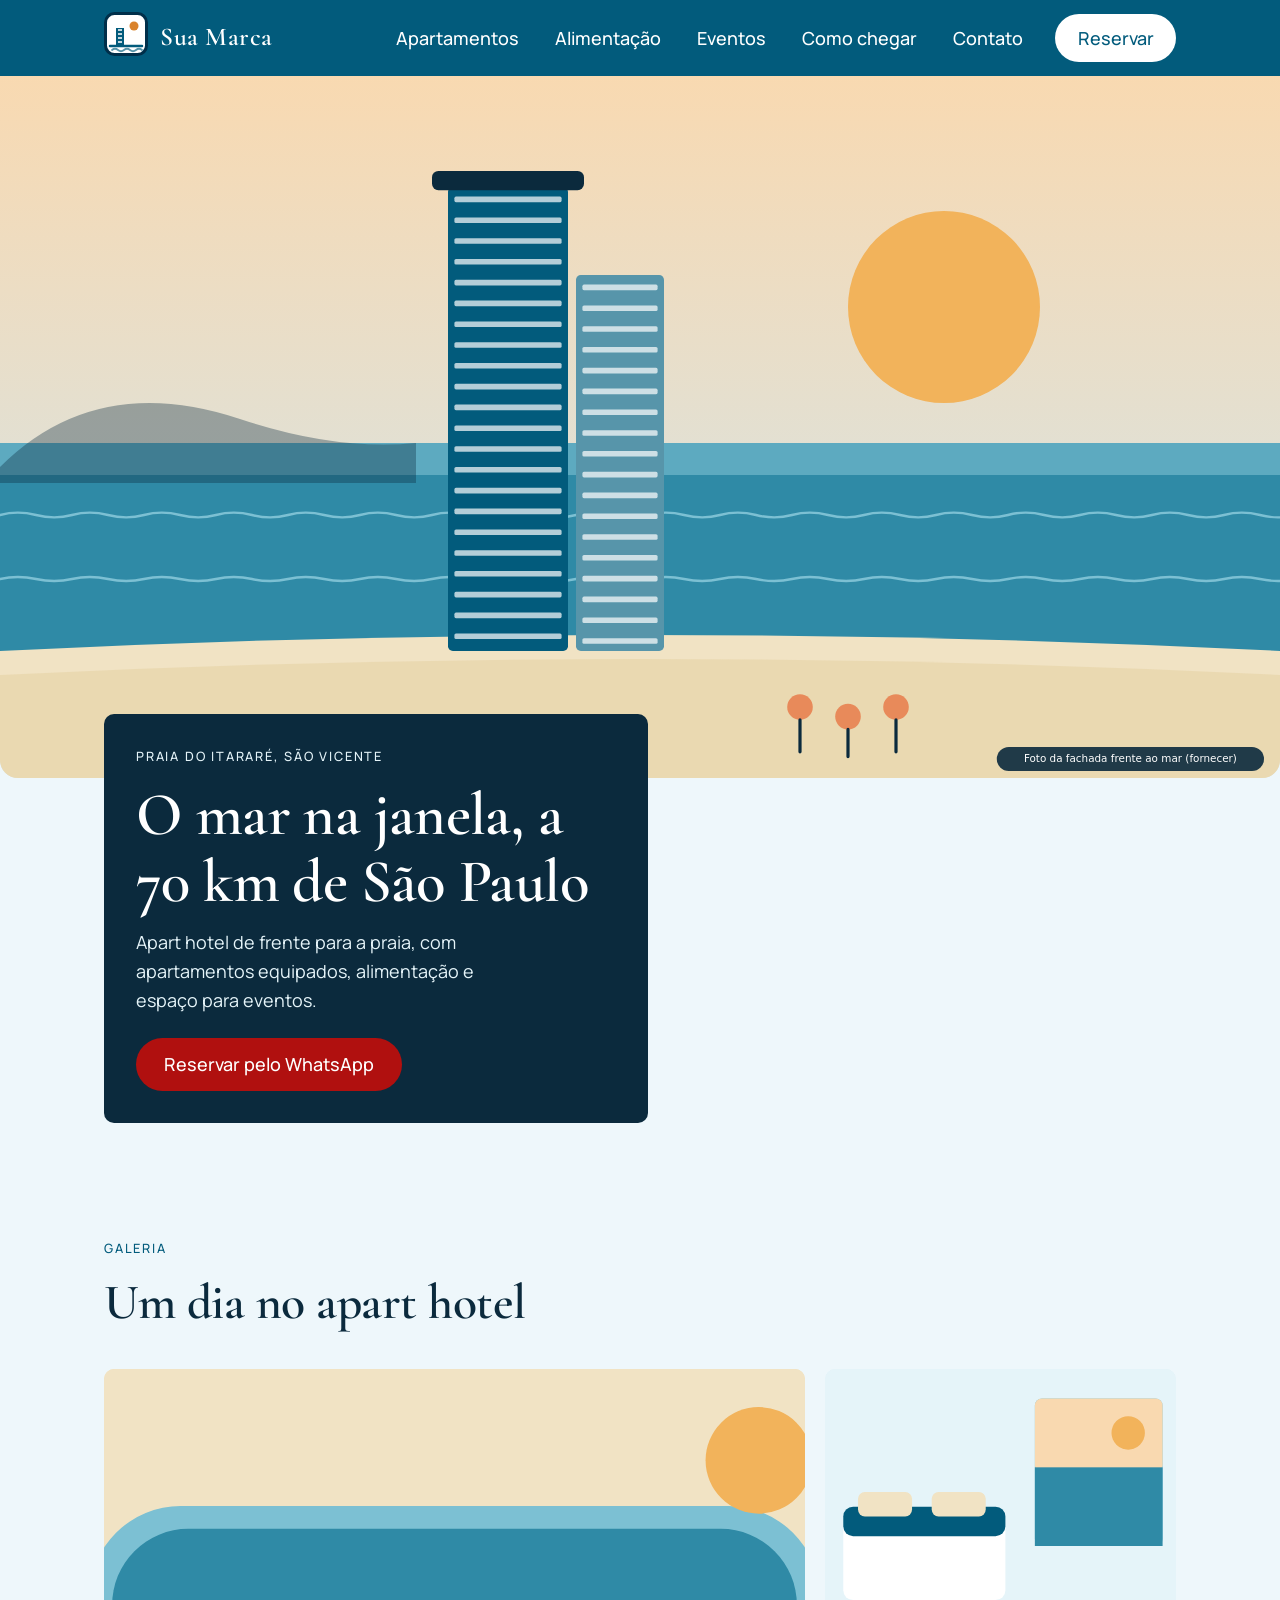
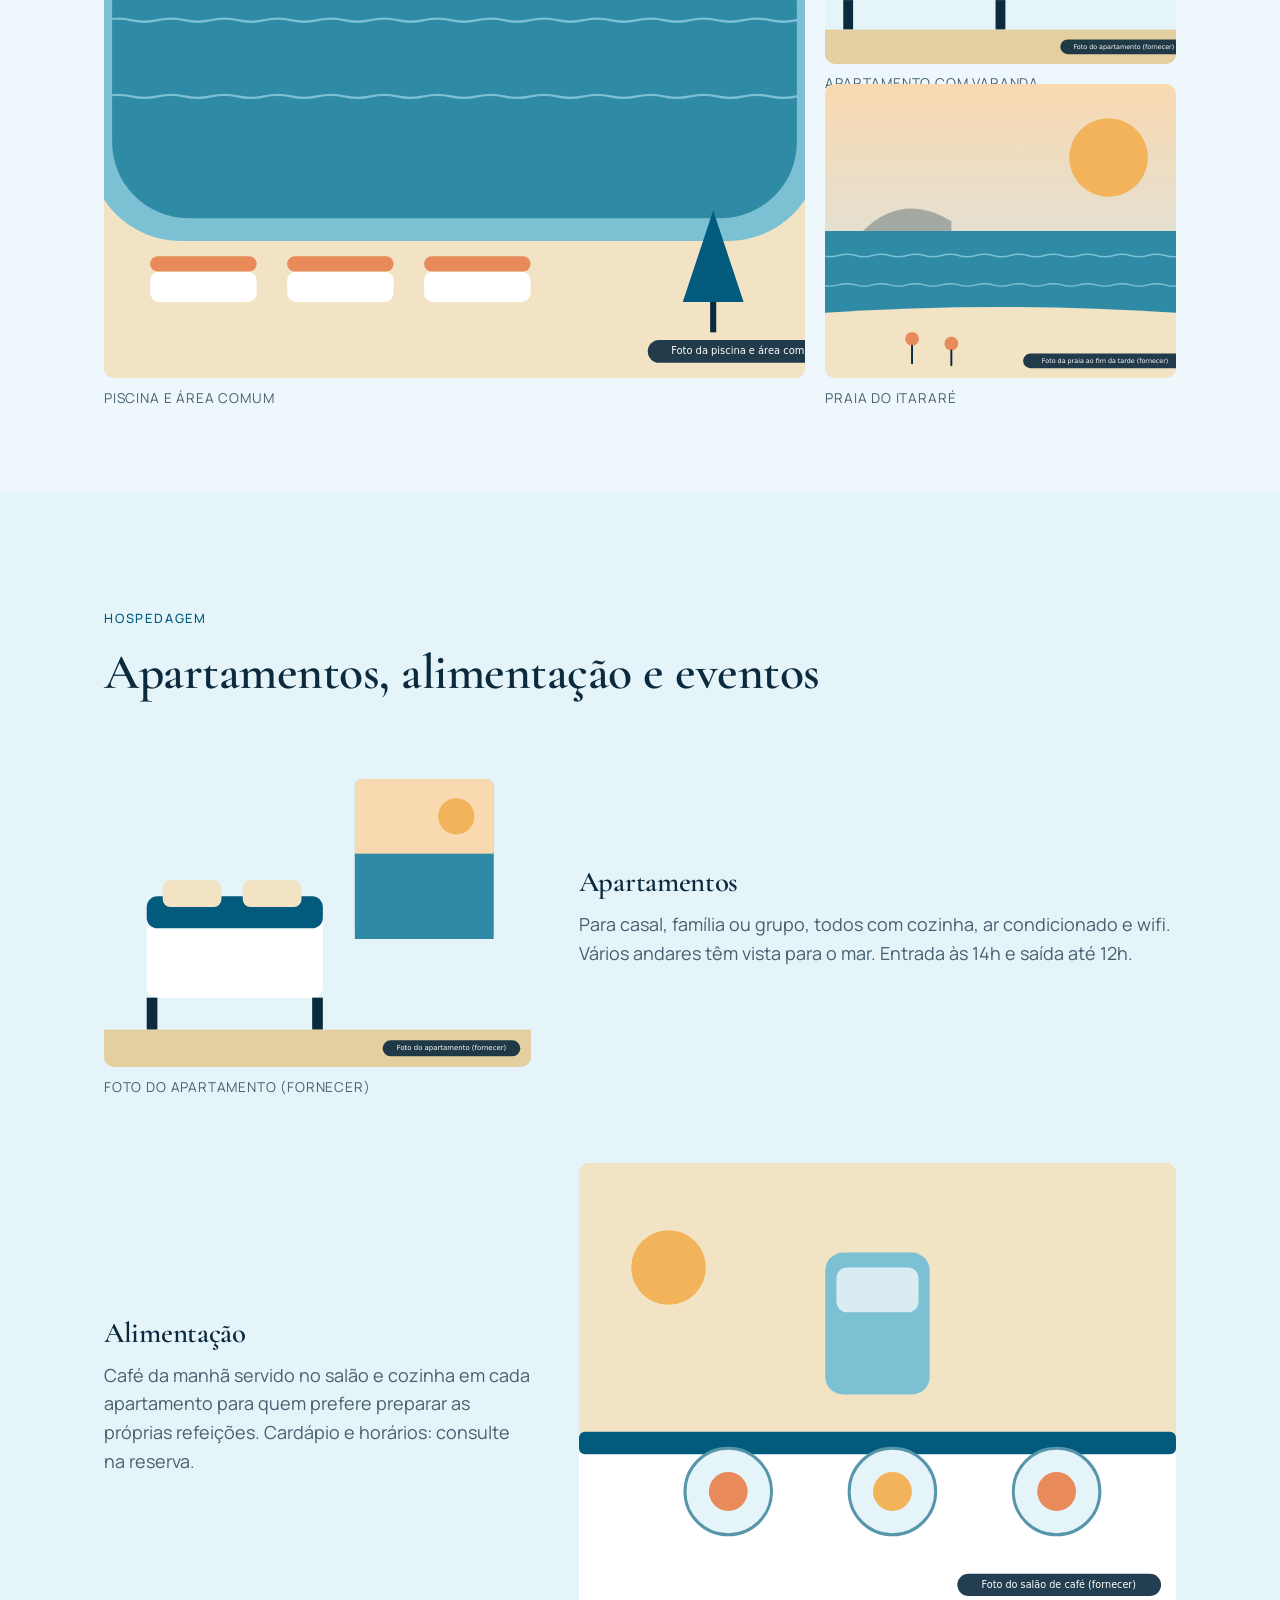
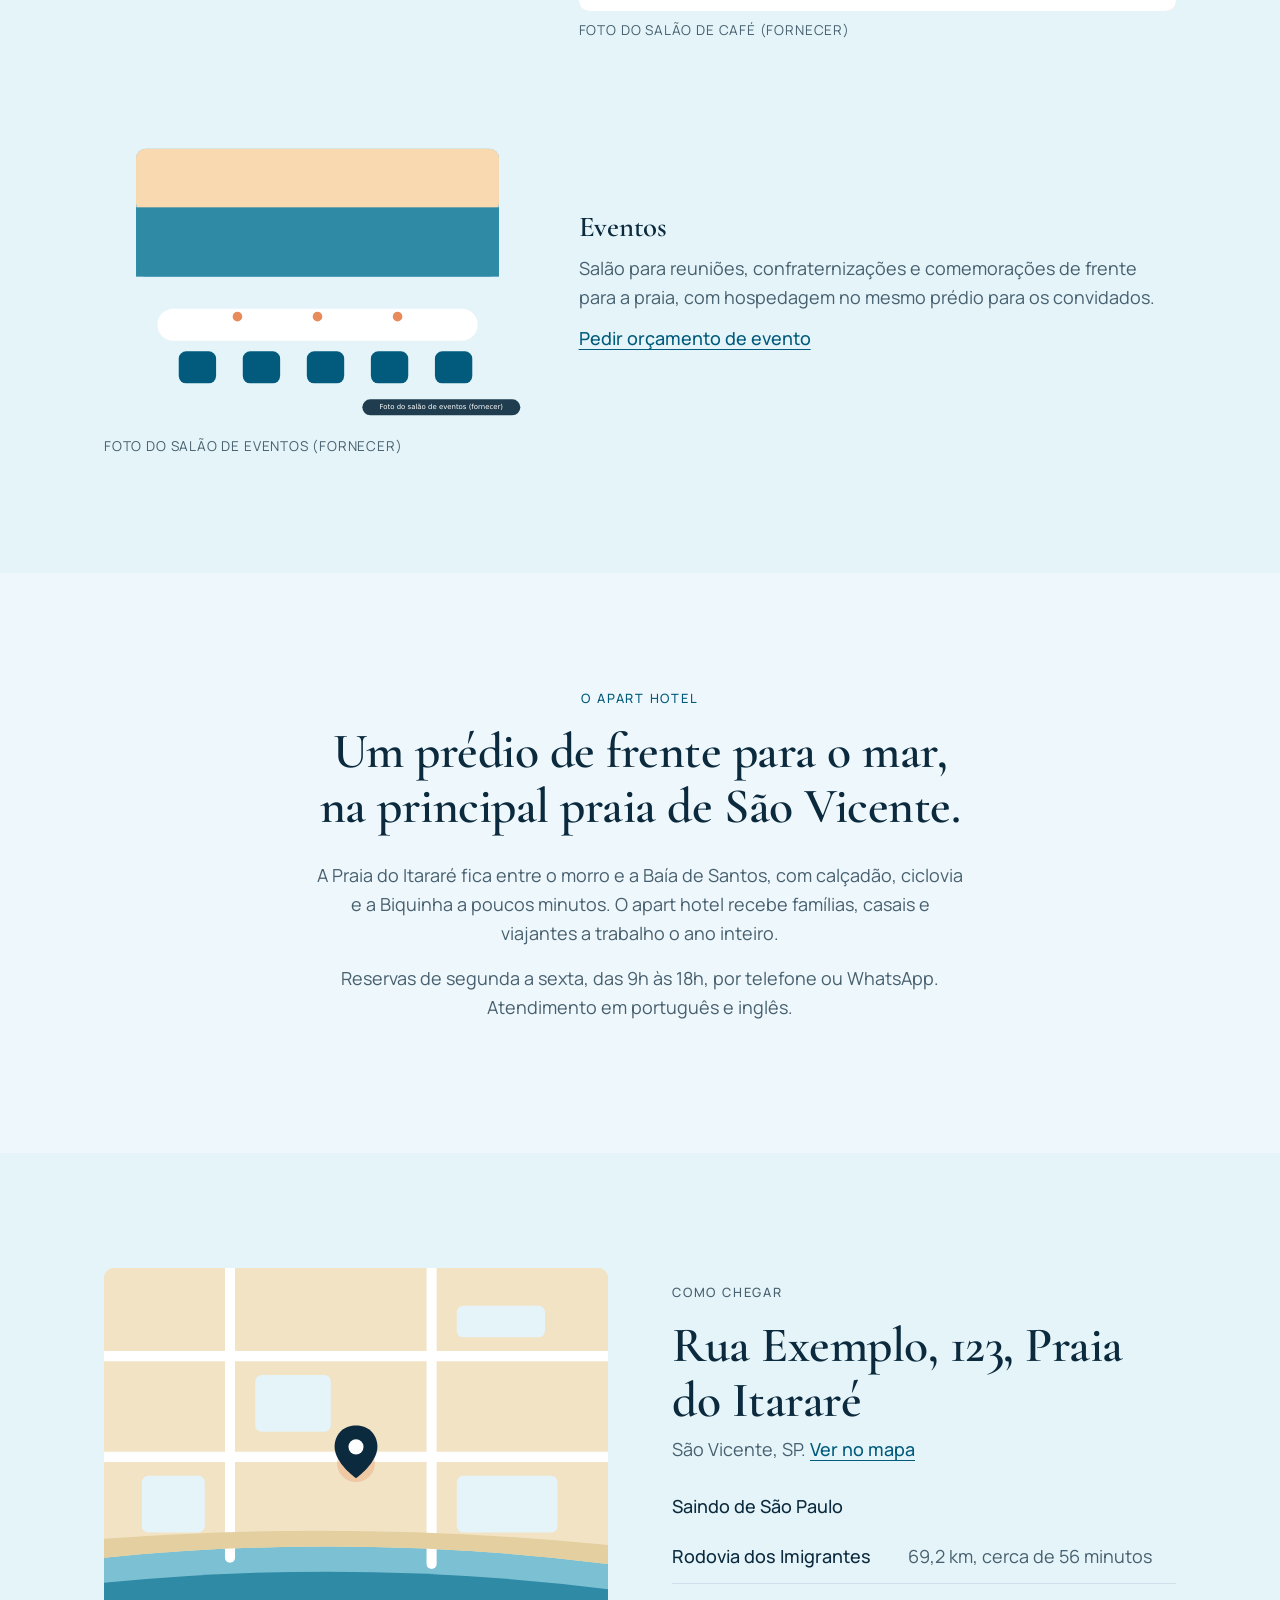
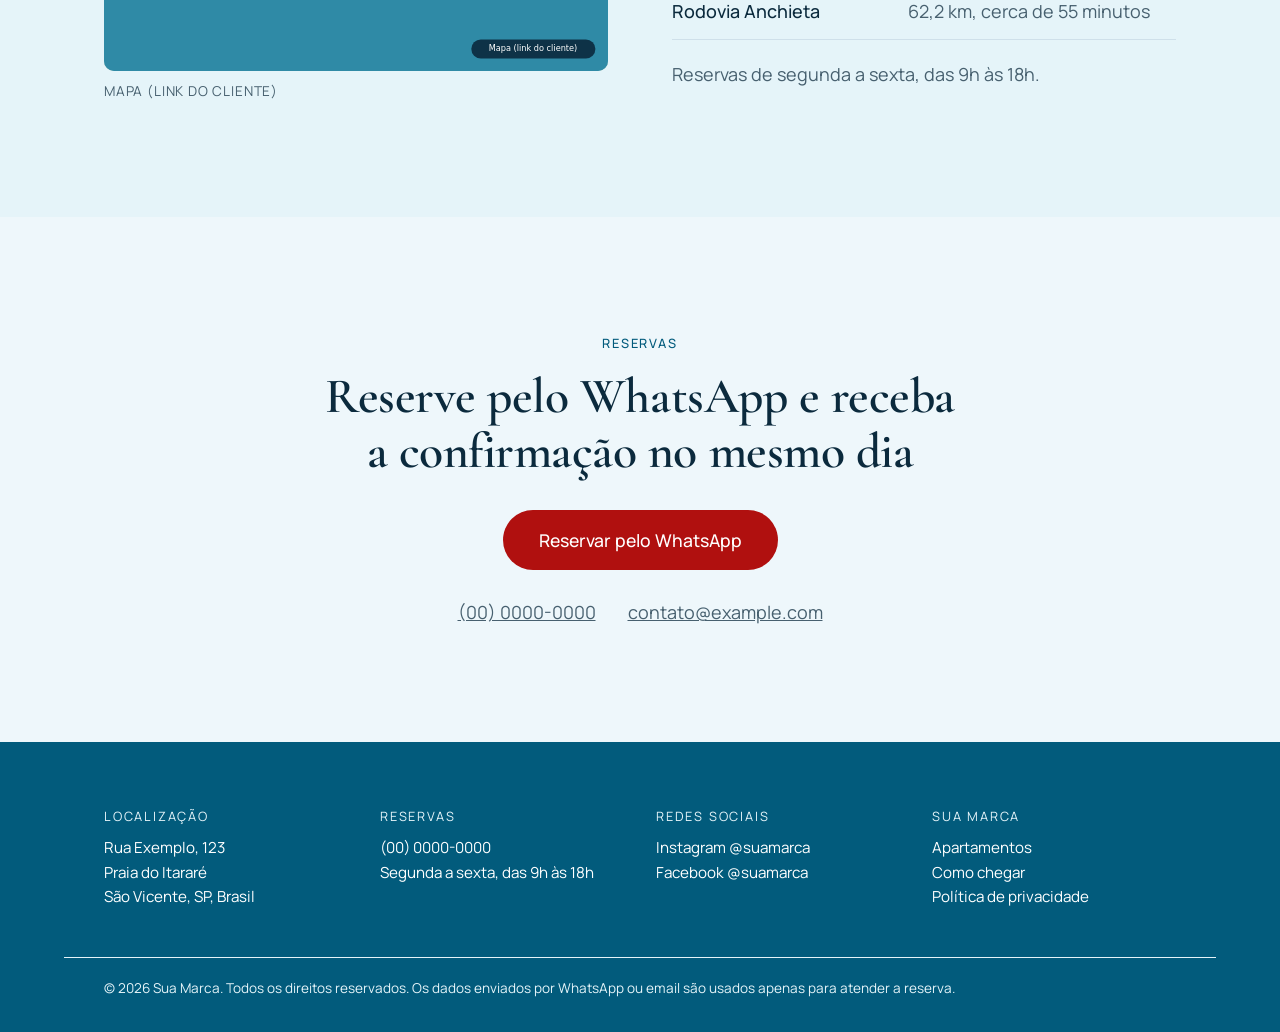
==== index.html @ eca20cda "Add files via upload" ====
<!doctype html>
<html lang="pt-BR">
<head>
  <meta charset="utf-8">
  <meta name="viewport" content="width=device-width, initial-scale=1">
  <title>Sua Marca: apart hotel na Praia do Itararé</title>
  <meta name="description" content="Apart hotel de frente para o mar na Praia do Itararé, São Vicente. Apartamentos com cozinha, alimentação e eventos, a 70 km de São Paulo. Reserve pelo WhatsApp.">
  <link rel="canonical" href="https://example.com/">
  <meta property="og:type" content="website">
  <meta property="og:site_name" content="Sua Marca">
  <meta property="og:title" content="Sua Marca: apart hotel na Praia do Itararé">
  <meta property="og:description" content="Apart hotel de frente para o mar na Praia do Itararé, São Vicente. Apartamentos com cozinha, alimentação e eventos, a 70 km de São Paulo. Reserve pelo WhatsApp.">
  <meta property="og:url" content="https://example.com/">
  <meta property="og:image" content="assets/og-image.svg">
  <meta name="twitter:card" content="summary_large_image">
  <meta name="theme-color" content="#025b7c">
  <link rel="icon" href="assets/favicon.svg" type="image/svg+xml">
  <link rel="preconnect" href="https://fonts.googleapis.com">
  <link rel="preconnect" href="https://fonts.gstatic.com" crossorigin>
  <link rel="stylesheet" href="https://fonts.googleapis.com/css2?family=Cormorant+Garamond:wght@500;600&family=Manrope:wght@400;500&display=swap">
  <link rel="stylesheet" href="css/style.css">
  <script type="application/ld+json">
  {
    "@context": "https://schema.org",
    "@type": "Hotel",
    "name": "Sua Marca",
    "description": "Apart hotel de frente para o mar na Praia do Itararé, São Vicente.",
    "url": "https://example.com/",
    "telephone": "+0000000000",
    "email": "contato@example.com",
    "address": {
      "@type": "PostalAddress",
      "streetAddress": "Rua Exemplo, 123",
      "addressLocality": "São Vicente",
      "addressRegion": "SP",
      "addressCountry": "BR"
    },
    "openingHours": ["Mo-Fr 09:00-18:00"],
    "sameAs": ["https://instagram.com/suamarca", "https://facebook.com/suamarca"]
  }
  </script>
</head>
<body>
  <a class="skip-link" href="#main">Pular para o conteúdo</a>

  <header class="topbar">
    <div class="wrap topbar__inner">
      <a class="brand" href="#top" aria-label="Sua Marca, página inicial">
        <span class="brand__mark" aria-hidden="true">
          <svg width="44" height="44" viewBox="0 0 44 44" focusable="false">
            <rect x="1.5" y="1.5" width="41" height="41" rx="9" fill="#ffffff" stroke="#002f4a" stroke-width="3"/>
            <circle cx="30" cy="14" r="4.5" fill="#d9822b"/>
            <path d="M12 34 V16 h8 v18 z" fill="#025b7c"/>
            <path d="M14 18 h4 M14 22 h4 M14 26 h4 M14 30 h4" stroke="#ffffff" stroke-width="1.4"/>
            <path d="M6 34 h32" stroke="#025b7c" stroke-width="2.5" stroke-linecap="round"/>
            <path d="M8 38 q3 -2.5 6 0 t6 0 t6 0 t6 0 t6 0" fill="none" stroke="#5795aa" stroke-width="1.8" stroke-linecap="round"/>
          </svg>
        </span>
        <span class="brand__name">Sua Marca</span>
      </a>
      <button class="nav-toggle" type="button" aria-expanded="false" aria-controls="nav"><svg width="22" height="22" viewBox="0 0 24 24" fill="none" stroke="currentColor" stroke-width="2" stroke-linecap="round" aria-hidden="true" focusable="false"><path d="M4 7h16M4 12h16M4 17h16"/></svg><span class="visually-hidden">Menu</span></button>
      <nav class="nav" id="nav" aria-label="Principal">
        <ul>
          <li><a href="#apartamentos">Apartamentos</a></li>
          <li><a href="#alimentacao">Alimentação</a></li>
          <li><a href="#eventos">Eventos</a></li>
          <li><a href="#como-chegar">Como chegar</a></li>
          <li><a href="#contato">Contato</a></li>
          <li><a class="btn" href="https://wa.me/0000000000">Reservar</a></li>
        </ul>
      </nav>
    </div>
  </header>

  <main id="main" tabindex="-1">

    <section class="hero" id="top" aria-labelledby="hero-title">
      <img class="hero__media" src="assets/placeholder-fachada.svg" alt="Foto da fachada do apart hotel vista da Praia do Itararé, com o mar em primeiro plano" width="1600" height="900">
      <div class="hero__panel">
        <p class="label label--light">Praia do Itararé, São Vicente</p>
        <h1 id="hero-title">O mar na janela, a 70 km de São Paulo</h1>
        <p>Apart hotel de frente para a praia, com apartamentos equipados, alimentação e espaço para eventos.</p>
        <a class="btn btn--reserve" href="https://wa.me/0000000000">Reservar pelo WhatsApp</a>
      </div>
    </section>

    <section class="gallery" id="galeria" aria-labelledby="galeria-title">
      <div class="wrap">
        <p class="label">Galeria</p>
        <h2 id="galeria-title">Um dia no apart hotel</h2>
        <div class="gallery__grid">
          <figure class="gallery__featured">
            <img src="assets/placeholder-piscina.svg" alt="Foto da piscina e da área comum com vista para o mar" width="1200" height="800" loading="lazy">
            <figcaption>Piscina e área comum</figcaption>
          </figure>
          <figure>
            <img src="assets/placeholder-apartamento.svg" alt="Foto de um apartamento com cama de casal, cozinha e varanda" width="800" height="600" loading="lazy">
            <figcaption>Apartamento com varanda</figcaption>
          </figure>
          <figure>
            <img src="assets/placeholder-praia.svg" alt="Foto da Praia do Itararé ao fim da tarde, vista do hotel" width="800" height="600" loading="lazy">
            <figcaption>Praia do Itararé</figcaption>
          </figure>
        </div>
      </div>
    </section>

    <section class="rows" id="apartamentos" aria-labelledby="apartamentos-title">
      <div class="wrap">
        <p class="label">Hospedagem</p>
        <h2 id="apartamentos-title">Apartamentos, alimentação e eventos</h2>

        <article class="row">
          <figure class="row__media">
            <img src="assets/placeholder-apartamento.svg" alt="Foto do apartamento para família, com dois ambientes" width="800" height="600" loading="lazy">
            <figcaption>Foto do apartamento (fornecer)</figcaption>
          </figure>
          <div class="row__text">
            <h3>Apartamentos</h3>
            <p>Para casal, família ou grupo, todos com cozinha, ar condicionado e wifi. Vários andares têm vista para o mar. Entrada às 14h e saída até 12h.</p>
          </div>
        </article>

        <article class="row row--flip" id="alimentacao">
          <figure class="row__media">
            <img src="assets/placeholder-alimentacao.svg" alt="Foto do salão de café da manhã com mesa posta" width="800" height="600" loading="lazy">
            <figcaption>Foto do salão de café (fornecer)</figcaption>
          </figure>
          <div class="row__text">
            <h3>Alimentação</h3>
            <p>Café da manhã servido no salão e cozinha em cada apartamento para quem prefere preparar as próprias refeições. Cardápio e horários: consulte na reserva.</p>
          </div>
        </article>

        <article class="row" id="eventos">
          <figure class="row__media">
            <img src="assets/placeholder-eventos.svg" alt="Foto do salão de eventos montado para reunião" width="800" height="600" loading="lazy">
            <figcaption>Foto do salão de eventos (fornecer)</figcaption>
          </figure>
          <div class="row__text">
            <h3>Eventos</h3>
            <p>Salão para reuniões, confraternizações e comemorações de frente para a praia, com hospedagem no mesmo prédio para os convidados.</p>
            <a class="textlink" href="https://wa.me/0000000000">Pedir orçamento de evento</a>
          </div>
        </article>
      </div>
    </section>

    <section class="statement" id="sobre" aria-labelledby="sobre-title">
      <div class="wrap wrap--narrow">
        <p class="label">O apart hotel</p>
        <h2 id="sobre-title">Um prédio de frente para o mar, na principal praia de São Vicente.</h2>
        <p>A Praia do Itararé fica entre o morro e a Baía de Santos, com calçadão, ciclovia e a Biquinha a poucos minutos. O apart hotel recebe famílias, casais e viajantes a trabalho o ano inteiro.</p>
        <p>Reservas de segunda a sexta, das 9h às 18h, por telefone ou WhatsApp. Atendimento em português e inglês.</p>
      </div>
    </section>

    <section class="location" id="como-chegar" aria-labelledby="chegar-title">
      <div class="wrap location__grid">
        <figure class="location__map">
          <img src="assets/placeholder-mapa.svg" alt="Mapa com a localização do apart hotel na Praia do Itararé" width="800" height="640" loading="lazy">
          <figcaption>Mapa (link do cliente)</figcaption>
        </figure>
        <div class="location__text">
          <p class="label">Como chegar</p>
          <h2 id="chegar-title">Rua Exemplo, 123, Praia do Itararé</h2>
          <p>São Vicente, SP. <a class="textlink" href="https://maps.example.com">Ver no mapa</a></p>
          <table class="routes">
            <caption>Saindo de São Paulo</caption>
            <tbody>
              <tr><th scope="row">Rodovia dos Imigrantes</th><td>69,2 km, cerca de 56 minutos</td></tr>
              <tr><th scope="row">Rodovia Anchieta</th><td>62,2 km, cerca de 55 minutos</td></tr>
            </tbody>
          </table>
          <p class="location__note">Reservas de segunda a sexta, das 9h às 18h.</p>
        </div>
      </div>
    </section>

    <section class="contact" id="contato" aria-labelledby="contato-title">
      <div class="wrap wrap--narrow contact__inner">
        <p class="label">Reservas</p>
        <h2 id="contato-title">Reserve pelo WhatsApp e receba a confirmação no mesmo dia</h2>
        <a class="btn btn--reserve btn--big" href="https://wa.me/0000000000">Reservar pelo WhatsApp</a>
        <p class="contact__lines">
          <a href="tel:+0000000000">(00) 0000-0000</a>
          <a href="mailto:contato@example.com">contato@example.com</a>
        </p>
      </div>
    </section>

  </main>

  <footer class="footer">
    <div class="wrap footer__grid">
      <div>
        <p class="footer__title">Localização</p>
        <p>Rua Exemplo, 123<br>Praia do Itararé<br>São Vicente, SP, Brasil</p>
      </div>
      <div>
        <p class="footer__title">Reservas</p>
        <p><a href="tel:+0000000000">(00) 0000-0000</a><br>Segunda a sexta, das 9h às 18h</p>
      </div>
      <div>
        <p class="footer__title">Redes sociais</p>
        <p><a href="https://instagram.com/suamarca">Instagram @suamarca</a><br><a href="https://facebook.com/suamarca">Facebook @suamarca</a></p>
      </div>
      <div>
        <p class="footer__title">Sua Marca</p>
        <p><a href="#apartamentos">Apartamentos</a><br><a href="#como-chegar">Como chegar</a><br><a href="#privacidade">Política de privacidade</a></p>
      </div>
    </div>
    <div class="wrap footer__legal" id="privacidade">
      <p>© <span id="year">2026</span> Sua Marca. Todos os direitos reservados. Os dados enviados por WhatsApp ou email são usados apenas para atender a reserva.</p>
    </div>
  </footer>

  <script src="js/main.js" defer></script>
</body>
</html>
---- css/style.css ----
/* Sua Marca: apart hotel. Estilo quiet luxury sobre a paleta original (azul céu, azul petróleo, marinho, vermelho de reserva). */

:root {
  --bg: #eef7fb;
  --surface: #e5f4f9;
  --text: #0b2a3d;
  --muted: #47606f;
  --rule: #cfe0ea;
  --accent: #025b7c;
  --on-accent: #ffffff;
  --reserve: #b0100f;
  --focus: #025b7c;

  --font-display: "Cormorant Garamond", Georgia, "Times New Roman", serif;
  --font-body: Manrope, system-ui, -apple-system, "Segoe UI", Roboto, Arial, sans-serif;

  --radius-sm: 4px;
  --radius-md: 10px;
  --radius-lg: 18px;
  --radius-pill: 999px;

  --wrap: 72rem;
  --gutter: clamp(1rem, 4vw, 2.5rem);
  --section: clamp(5rem, 9vw, 7.5rem);
  --measure: 60ch;
}

*, *::before, *::after { box-sizing: border-box; }
.visually-hidden { position: absolute; width: 1px; height: 1px; margin: -1px; padding: 0; overflow: hidden; clip: rect(0 0 0 0); white-space: nowrap; border: 0; }

html { -webkit-text-size-adjust: 100%; scroll-behavior: smooth; }
body {
  margin: 0;
  font-family: var(--font-body);
  font-size: clamp(1rem, 0.95rem + 0.25vw, 1.125rem);
  line-height: 1.6;
  color: var(--text);
  background: var(--bg);
}
h1, h2, h3, p, figure, table { margin: 0; }
ul { margin: 0; padding: 0; list-style: none; }
img { display: block; max-width: 100%; height: auto; }
a { color: inherit; }
:focus-visible { outline: 3px solid var(--focus); outline-offset: 3px; }
main:focus { outline: none; }

h1, h2, h3 {
  font-family: var(--font-display);
  font-weight: 600;
  line-height: 1.1;
  letter-spacing: -0.01em;
}
h1 { font-size: clamp(2.2rem, 1.6rem + 3vw, 3.8rem); }
h2 { font-size: clamp(1.9rem, 1.4rem + 2.2vw, 3.1rem); }
h3 { font-size: clamp(1.4rem, 1.2rem + 0.8vw, 1.8rem); }

.wrap { width: 100%; max-width: var(--wrap); margin-inline: auto; padding-inline: var(--gutter); }
.wrap--narrow { max-width: 46rem; }

.label {
  font-size: 0.8rem;
  font-weight: 500;
  letter-spacing: 0.14em;
  text-transform: uppercase;
  color: var(--accent);
  margin-bottom: 1rem;
}
.label--light { color: var(--surface); }

.skip-link { position: absolute; left: -999px; top: 0; background: var(--text); color: #ffffff; padding: 0.75rem 1rem; border-radius: var(--radius-md); z-index: 100; }
.skip-link:focus { left: 1rem; top: 1rem; }

/* Botões */
.btn {
  display: inline-flex;
  align-items: center;
  justify-content: center;
  min-height: 2.75rem;
  padding: 0.6rem 1.4rem;
  border-radius: var(--radius-pill);
  background: var(--on-accent);
  color: var(--accent);
  font-weight: 500;
  text-decoration: none;
  transition: transform 160ms ease, opacity 160ms ease;
}
.btn:hover { transform: translateY(-1px); }
.btn--reserve { background: var(--reserve); color: #ffffff; min-height: 3rem; padding: 0.75rem 1.75rem; }
.btn--reserve:hover { opacity: 0.92; }
.btn--big { min-height: 3.5rem; padding: 1rem 2.25rem; font-size: 1.1rem; }
.textlink { font-weight: 500; color: var(--accent); text-underline-offset: 4px; }

/* Barra superior: a faixa azul petróleo do site original, modernizada */
.topbar { background: var(--accent); color: var(--on-accent); }
.topbar__inner { display: flex; flex-wrap: wrap; align-items: center; justify-content: space-between; gap: 1rem; min-height: 4.5rem; padding-block: 0.75rem; }
.brand { display: inline-flex; align-items: center; gap: 0.75rem; text-decoration: none; }
.brand__name { font-family: var(--font-display); font-size: 1.6rem; font-weight: 600; letter-spacing: 0.02em; }
.nav-toggle {
  display: inline-flex;
  font: inherit;
  font-weight: 500;
  color: var(--on-accent);
  background: transparent;
  border: 1px solid var(--surface);
  border-radius: var(--radius-pill);
  min-height: 2.75rem;
  padding: 0.4rem 1.1rem;
  cursor: pointer;
}
.nav { flex-basis: 100%; }
.nav[hidden] { display: none; }
.nav ul { display: flex; flex-direction: column; gap: 0.25rem; padding-block: 0.5rem 0.75rem; }
.nav a:not(.btn) { display: block; padding: 0.65rem 0.25rem; text-decoration: none; font-weight: 500; }
.nav a:not(.btn):hover { text-decoration: underline; text-underline-offset: 4px; }
.nav .btn { margin-top: 0.5rem; }

/* Hero: mídia em sangria total, como a foto larga do topo do site original */
.hero { position: relative; }
.hero__media { width: 100%; height: min(78vh, 46rem); object-fit: cover; border-radius: 0 0 var(--radius-lg) var(--radius-lg); }
.hero__panel {
  margin: -4rem var(--gutter) 0;
  position: relative;
  max-width: 34rem;
  padding: 2rem;
  background: var(--text);
  color: #ffffff;
  border-radius: var(--radius-md);
}
.hero__panel h1 { margin-bottom: 0.75rem; }
.hero__panel p:not(.label) { margin-bottom: 1.5rem; max-width: 34ch; color: var(--surface); }

/* Galeria: destaque mais dois */
.gallery { padding-block: var(--section); }
.gallery h2 { margin-bottom: 2.5rem; }
.gallery__grid { display: grid; gap: 1.25rem; }
.gallery img { width: 100%; height: 100%; object-fit: cover; border-radius: var(--radius-md); }
figcaption { margin-top: 0.6rem; font-size: 0.85rem; letter-spacing: 0.06em; text-transform: uppercase; color: var(--muted); }

/* Linhas alternadas: apartamentos, alimentação, eventos */
.rows { padding-block: var(--section); background: var(--surface); }
.rows h2 { margin-bottom: 3rem; }
.row { display: grid; gap: 1.5rem; align-items: center; margin-bottom: 4rem; }
.row:last-child { margin-bottom: 0; }
.row__media img { width: 100%; border-radius: var(--radius-md); }
.row__text h3 { margin-bottom: 0.75rem; }
.row__text p { max-width: var(--measure); color: var(--muted); margin-bottom: 0.75rem; }

/* Declaração */
.statement { padding-block: var(--section); text-align: center; }
.statement h2 { margin-bottom: 1.75rem; }
.statement p:not(.label) { max-width: var(--measure); margin-inline: auto; color: var(--muted); margin-bottom: 1rem; }

/* Como chegar */
.location { padding-block: var(--section); background: var(--surface); }
.location__grid { display: grid; gap: 2rem; align-items: center; }
.location__map img { width: 100%; border-radius: var(--radius-md); }
.location__text h2 { margin-bottom: 0.5rem; }
.location__text > p { color: var(--muted); }
.routes { width: 100%; border-collapse: collapse; margin-top: 1.75rem; }
.routes caption { text-align: left; font-weight: 500; padding-bottom: 0.5rem; }
.routes th, .routes td { text-align: left; padding: 0.8rem 0; border-bottom: 1px solid var(--rule); vertical-align: top; }
.routes th { font-weight: 500; padding-right: 1rem; }
.routes td { color: var(--muted); }
.location__note { margin-top: 1.25rem; color: var(--muted); }

/* Contato: WhatsApp primeiro */
.contact { padding-block: var(--section); }
.contact__inner { text-align: center; }
.contact h2 { margin-bottom: 2rem; }
.contact__lines { display: flex; flex-wrap: wrap; justify-content: center; gap: 0.5rem 2rem; margin-top: 1.75rem; color: var(--muted); }

/* Rodapé: faixa azul petróleo com os blocos do original */
.footer { background: var(--accent); color: #ffffff; padding-block: 4rem 2rem; font-size: 0.95rem; }
.footer__grid { display: grid; gap: 2rem; }
.footer__title { font-size: 0.8rem; letter-spacing: 0.14em; text-transform: uppercase; margin-bottom: 0.6rem; color: var(--surface); }
.footer a { text-decoration: none; }
.footer a:hover { text-decoration: underline; text-underline-offset: 4px; }
.footer__legal { margin-top: 3rem; padding-top: 1.25rem; border-top: 1px solid var(--surface); color: var(--surface); font-size: 0.85rem; }

@media (min-width: 40em) {
  .gallery__grid { grid-template-columns: 1fr 1fr; }
  .gallery__featured { grid-column: 1 / -1; }
  .footer__grid { grid-template-columns: repeat(2, 1fr); }
  .hero__panel { margin-inline: auto; margin-left: max(var(--gutter), calc((100% - var(--wrap)) / 2 + var(--gutter))); }
}

@media (min-width: 60em) {
  .nav-toggle { display: none; }
  .nav { flex-basis: auto; }
  .nav[hidden] { display: block; }
  .nav ul { flex-direction: row; align-items: center; gap: 1.75rem; padding-block: 0; }
  .nav .btn { margin-top: 0; }
  .gallery__grid { grid-template-columns: 2fr 1fr; grid-template-rows: 1fr 1fr; }
  .gallery__featured { grid-column: 1; grid-row: 1 / 3; }
  .row { grid-template-columns: 5fr 7fr; gap: 3rem; }
  .row--flip .row__media { order: 2; }
  .location__grid { grid-template-columns: 1fr 1fr; gap: 4rem; }
  .footer__grid { grid-template-columns: repeat(4, 1fr); }
}

@media (prefers-reduced-motion: reduce) {
  *, *::before, *::after {
    animation-duration: 0.01ms !important;
    animation-iteration-count: 1 !important;
    transition-duration: 0.01ms !important;
    scroll-behavior: auto !important;
  }
}

/* Hamburger: icon only, label kept for screen readers */
.nav-toggle { width: 2.75rem; min-width: 2.75rem; padding: 0; justify-content: center; align-items: center; }
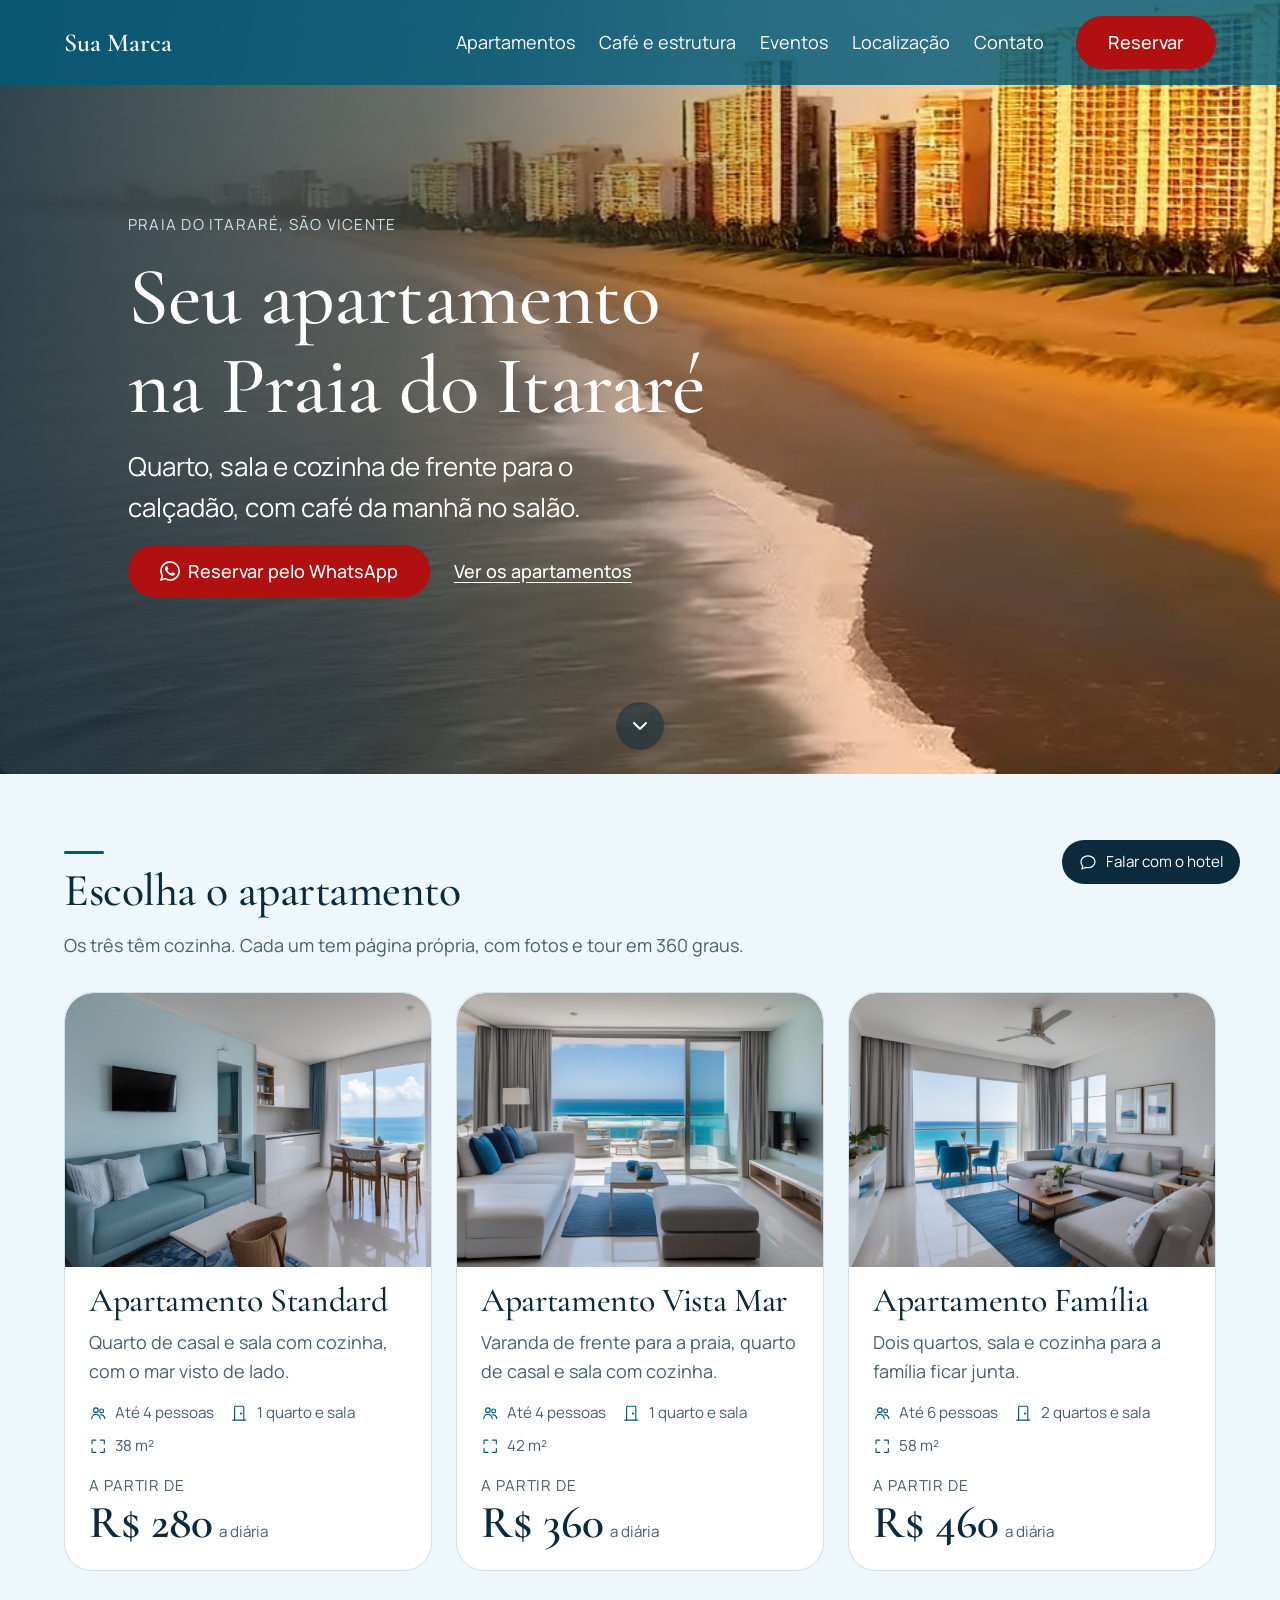
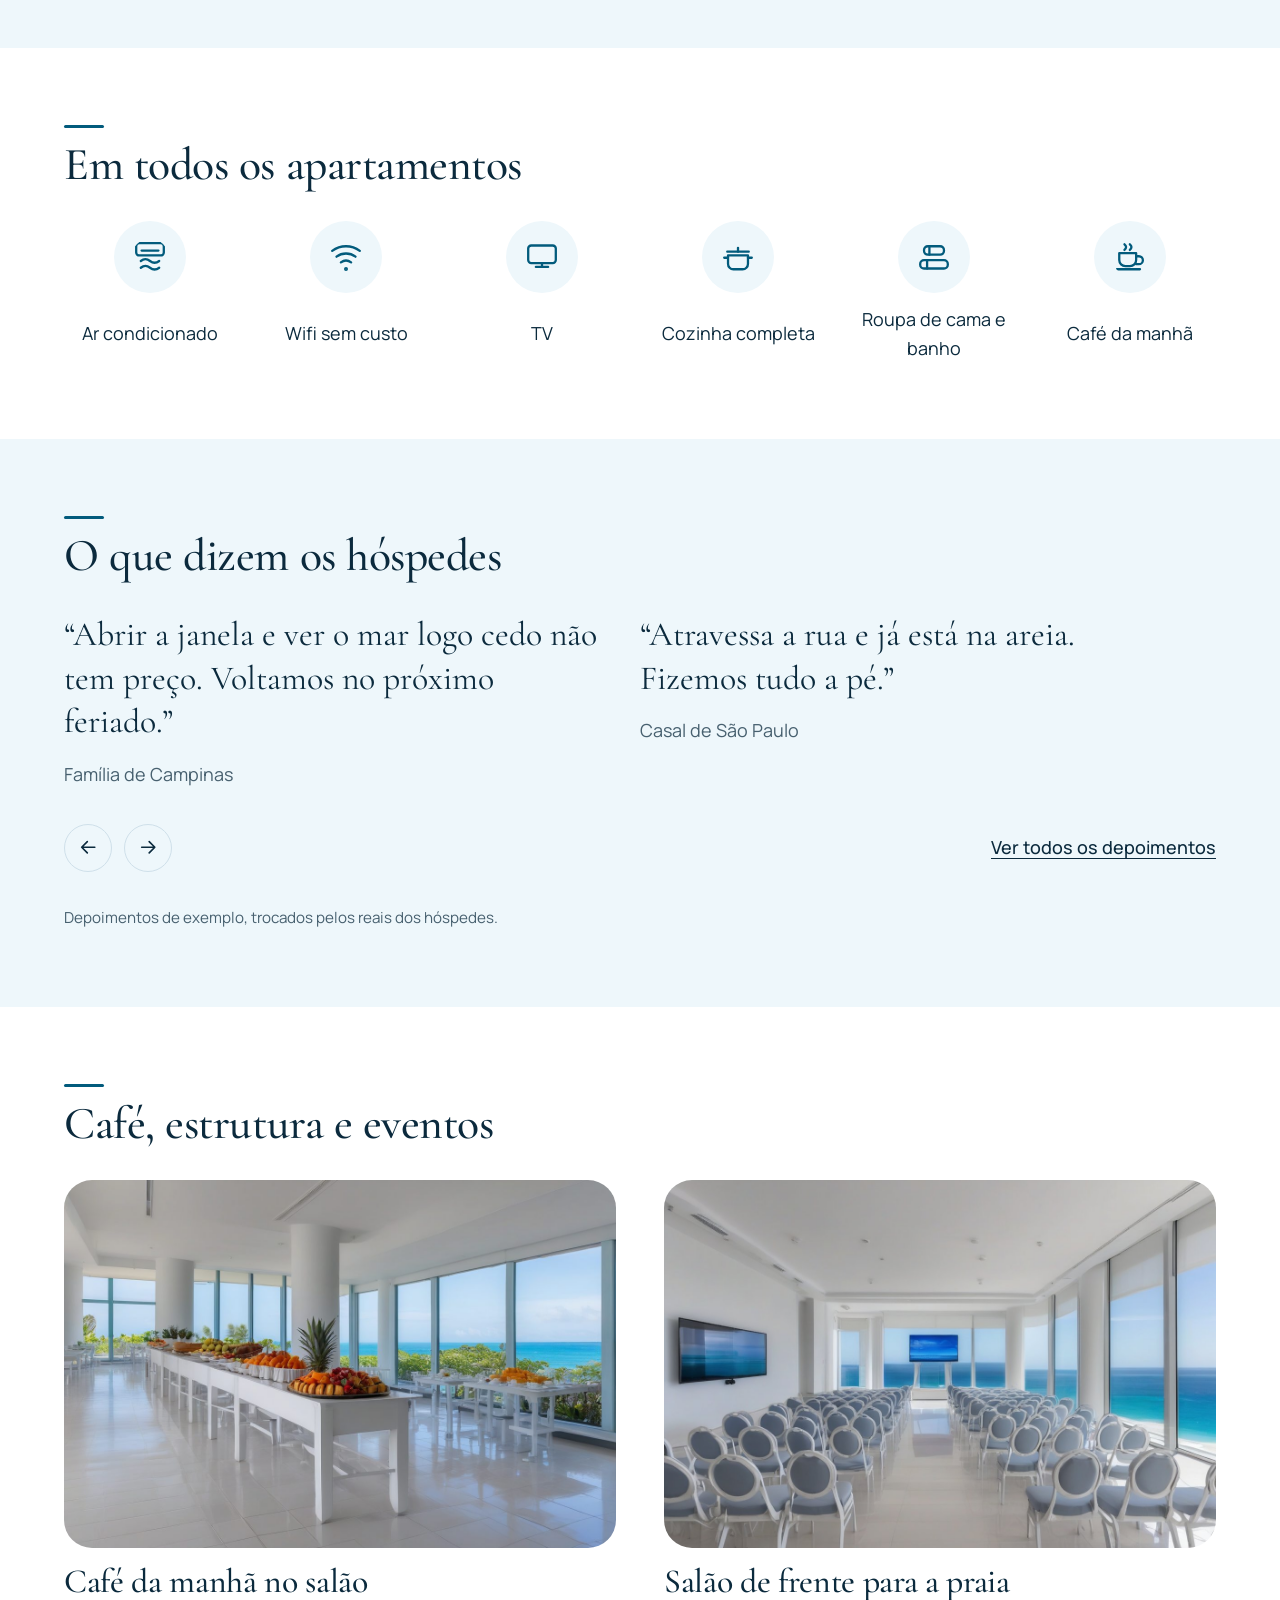
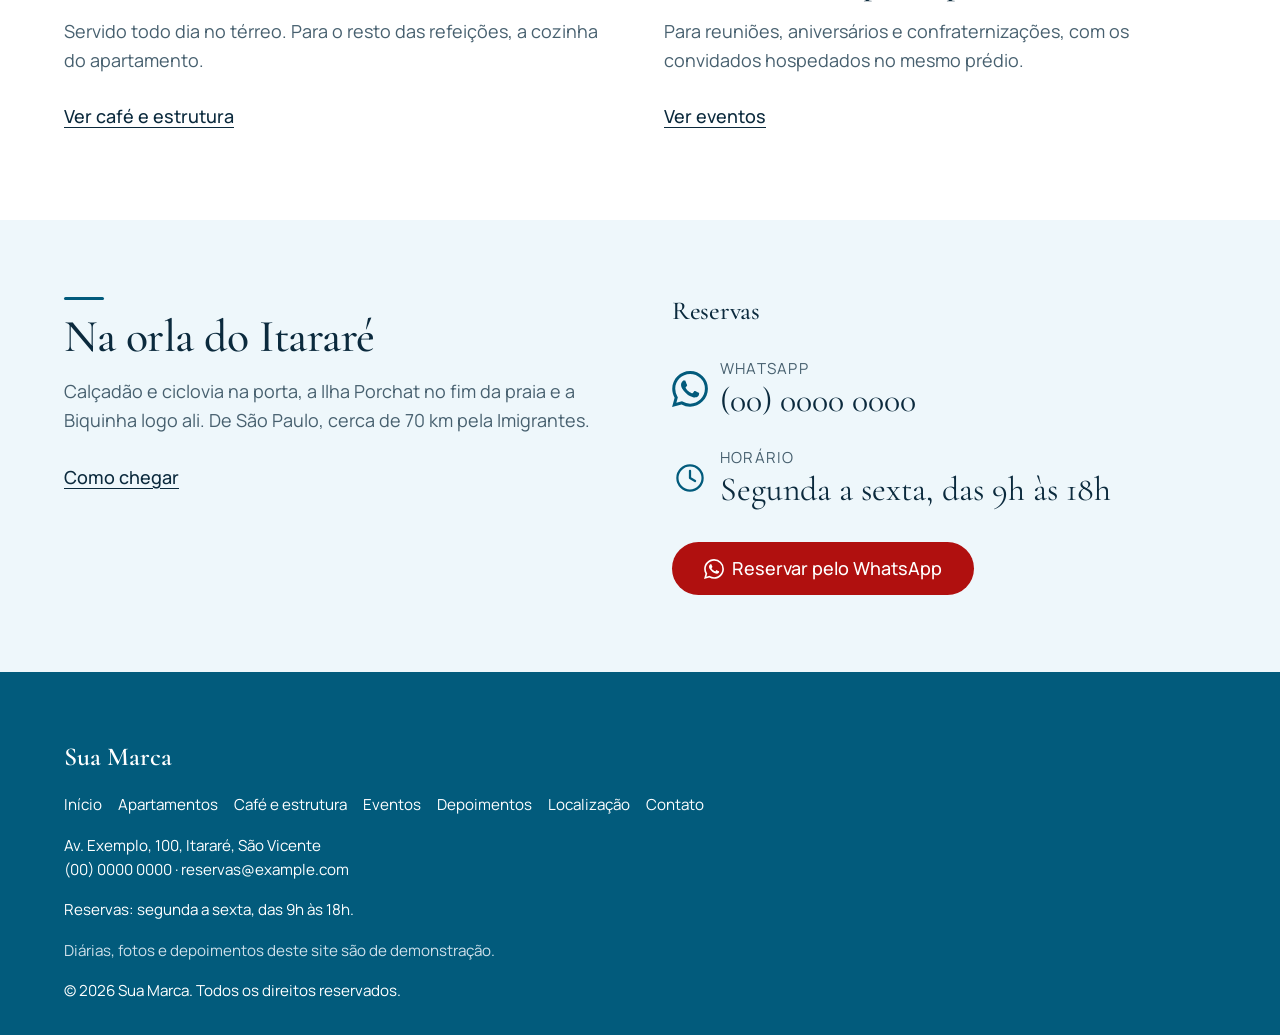
==== commit 429e2b39: "Site novo: 10 paginas, tour 360 por apartamento, video da orla, depoimentos, icones e paleta da marc" ====
--- a/index.html
+++ b/index.html
@@ -1,220 +1,209 @@
 <!doctype html>
 <html lang="pt-BR">
 <head>
-  <meta charset="utf-8">
-  <meta name="viewport" content="width=device-width, initial-scale=1">
-  <title>Sua Marca: apart hotel na Praia do Itararé</title>
-  <meta name="description" content="Apart hotel de frente para o mar na Praia do Itararé, São Vicente. Apartamentos com cozinha, alimentação e eventos, a 70 km de São Paulo. Reserve pelo WhatsApp.">
-  <link rel="canonical" href="https://example.com/">
-  <meta property="og:type" content="website">
-  <meta property="og:site_name" content="Sua Marca">
-  <meta property="og:title" content="Sua Marca: apart hotel na Praia do Itararé">
-  <meta property="og:description" content="Apart hotel de frente para o mar na Praia do Itararé, São Vicente. Apartamentos com cozinha, alimentação e eventos, a 70 km de São Paulo. Reserve pelo WhatsApp.">
-  <meta property="og:url" content="https://example.com/">
-  <meta property="og:image" content="assets/og-image.svg">
-  <meta name="twitter:card" content="summary_large_image">
-  <meta name="theme-color" content="#025b7c">
-  <link rel="icon" href="assets/favicon.svg" type="image/svg+xml">
-  <link rel="preconnect" href="https://fonts.googleapis.com">
-  <link rel="preconnect" href="https://fonts.gstatic.com" crossorigin>
-  <link rel="stylesheet" href="https://fonts.googleapis.com/css2?family=Cormorant+Garamond:wght@500;600&family=Manrope:wght@400;500&display=swap">
-  <link rel="stylesheet" href="css/style.css">
-  <script type="application/ld+json">
-  {
-    "@context": "https://schema.org",
-    "@type": "Hotel",
-    "name": "Sua Marca",
-    "description": "Apart hotel de frente para o mar na Praia do Itararé, São Vicente.",
-    "url": "https://example.com/",
-    "telephone": "+0000000000",
-    "email": "contato@example.com",
-    "address": {
-      "@type": "PostalAddress",
-      "streetAddress": "Rua Exemplo, 123",
-      "addressLocality": "São Vicente",
-      "addressRegion": "SP",
-      "addressCountry": "BR"
-    },
-    "openingHours": ["Mo-Fr 09:00-18:00"],
-    "sameAs": ["https://instagram.com/suamarca", "https://facebook.com/suamarca"]
-  }
-  </script>
+<meta charset="utf-8">
+<meta name="viewport" content="width=device-width, initial-scale=1">
+<title>Sua Marca: apart hotel na Praia do Itararé, São Vicente</title>
+<meta name="description" content="Apart hotel de frente para a Praia do Itararé, em São Vicente. Apartamentos com cozinha para até seis pessoas, café da manhã no salão e reserva pelo WhatsApp.">
+<link rel="canonical" href="https://lugusofficial.github.io/hotel-itarare/">
+<meta property="og:type" content="website">
+<meta property="og:site_name" content="Sua Marca">
+<meta property="og:title" content="Sua Marca: apart hotel na Praia do Itararé, São Vicente">
+<meta property="og:description" content="Apart hotel de frente para a Praia do Itararé, em São Vicente. Apartamentos com cozinha para até seis pessoas, café da manhã no salão e reserva pelo WhatsApp.">
+<meta property="og:url" content="https://lugusofficial.github.io/hotel-itarare/">
+<meta property="og:image" content="assets/og-image.svg">
+<meta name="twitter:card" content="summary_large_image">
+<meta name="theme-color" content="#025B7C">
+<link rel="icon" href="assets/favicon.svg" type="image/svg+xml">
+<link rel="preconnect" href="https://fonts.googleapis.com">
+<link rel="preconnect" href="https://fonts.gstatic.com" crossorigin>
+<link rel="stylesheet" href="https://fonts.googleapis.com/css2?family=Cormorant+Garamond:wght@500;600&family=Manrope:wght@400;500&display=swap">
+<link rel="stylesheet" href="css/tokens.css">
+<link rel="stylesheet" href="css/base.css">
+<link rel="stylesheet" href="css/site.css?v=dfb4c306">
+<script type="application/ld+json">{"@context": "https://schema.org", "@type": "Hotel", "name": "Sua Marca", "description": "Apart hotel na orla da Praia do Itararé, em São Vicente, com apartamentos com cozinha, café da manhã e salão de eventos.", "url": "https://lugusofficial.github.io/hotel-itarare/", "telephone": "+0000000000", "email": "reservas@example.com", "address": {"@type": "PostalAddress", "streetAddress": "Av. Exemplo, 100", "addressLocality": "São Vicente", "addressRegion": "SP", "addressCountry": "BR"}, "checkinTime": "14:00", "checkoutTime": "12:00", "amenityFeature": [{"@type": "LocationFeatureSpecification", "name": "Ar condicionado"}, {"@type": "LocationFeatureSpecification", "name": "Wifi sem custo"}, {"@type": "LocationFeatureSpecification", "name": "TV"}, {"@type": "LocationFeatureSpecification", "name": "Cozinha completa"}, {"@type": "LocationFeatureSpecification", "name": "Roupa de cama e banho"}, {"@type": "LocationFeatureSpecification", "name": "Café da manhã"}]}</script>
+<script src="js/main.js" defer></script>
+<script src="js/app.js?v=b3173591" defer></script>
+<script src="js/atendente.js?v=651bd8dc" defer></script>
+
 </head>
 <body>
-  <a class="skip-link" href="#main">Pular para o conteúdo</a>
-
-  <header class="topbar">
-    <div class="wrap topbar__inner">
-      <a class="brand" href="#top" aria-label="Sua Marca, página inicial">
-        <span class="brand__mark" aria-hidden="true">
-          <svg width="44" height="44" viewBox="0 0 44 44" focusable="false">
-            <rect x="1.5" y="1.5" width="41" height="41" rx="9" fill="#ffffff" stroke="#002f4a" stroke-width="3"/>
-            <circle cx="30" cy="14" r="4.5" fill="#d9822b"/>
-            <path d="M12 34 V16 h8 v18 z" fill="#025b7c"/>
-            <path d="M14 18 h4 M14 22 h4 M14 26 h4 M14 30 h4" stroke="#ffffff" stroke-width="1.4"/>
-            <path d="M6 34 h32" stroke="#025b7c" stroke-width="2.5" stroke-linecap="round"/>
-            <path d="M8 38 q3 -2.5 6 0 t6 0 t6 0 t6 0 t6 0" fill="none" stroke="#5795aa" stroke-width="1.8" stroke-linecap="round"/>
-          </svg>
-        </span>
-        <span class="brand__name">Sua Marca</span>
-      </a>
-      <button class="nav-toggle" type="button" aria-expanded="false" aria-controls="nav"><svg width="22" height="22" viewBox="0 0 24 24" fill="none" stroke="currentColor" stroke-width="2" stroke-linecap="round" aria-hidden="true" focusable="false"><path d="M4 7h16M4 12h16M4 17h16"/></svg><span class="visually-hidden">Menu</span></button>
-      <nav class="nav" id="nav" aria-label="Principal">
-        <ul>
-          <li><a href="#apartamentos">Apartamentos</a></li>
-          <li><a href="#alimentacao">Alimentação</a></li>
-          <li><a href="#eventos">Eventos</a></li>
-          <li><a href="#como-chegar">Como chegar</a></li>
-          <li><a href="#contato">Contato</a></li>
-          <li><a class="btn" href="https://wa.me/0000000000">Reservar</a></li>
+<a class="skip-link" href="#main">Pular para o conteúdo</a>
+<svg hidden aria-hidden="true"><symbol id="icon-menu" viewBox="0 0 24 24"><path d="M4 7h16M4 12h16M4 17h16"/></symbol><symbol id="icon-close" viewBox="0 0 24 24"><path d="M6 6l12 12M18 6L6 18"/></symbol><symbol id="icon-arrow" viewBox="0 0 24 24"><path d="M5 12h14M13 6l6 6-6 6"/></symbol><symbol id="icone-ar" viewBox="0 0 24 24" fill="none" stroke="currentColor" stroke-width="1.5" stroke-linecap="round" stroke-linejoin="round"><rect x="3" y="3" width="18" height="8" rx="2"/><path d="M6.5 7.8h11"/><path d="M6 14.6c1.9-1.5 4.1-1.5 6 0s4.1 1.5 6 0"/><path d="M6 19c1.9-1.5 4.1-1.5 6 0s4.1 1.5 6 0"/></symbol><symbol id="icone-wifi" viewBox="0 0 24 24" fill="none" stroke="currentColor" stroke-width="1.5" stroke-linecap="round" stroke-linejoin="round"><path d="M3 8A15 15 0 0 1 21 8"/><path d="M5.8 11.78A10.3 10.3 0 0 1 18.2 11.78"/><path d="M8.65 15.51A5.6 5.6 0 0 1 15.35 15.51"/><circle cx="12" cy="19.9" r=".55"/></symbol><symbol id="icone-tv" viewBox="0 0 24 24" fill="none" stroke="currentColor" stroke-width="1.5" stroke-linecap="round" stroke-linejoin="round"><rect x="3" y="4.5" width="18" height="11.5" rx="2"/><path d="M12 16v2.5"/><path d="M8 18.5h8"/></symbol><symbol id="icone-cozinha" viewBox="0 0 24 24" fill="none" stroke="currentColor" stroke-width="1.5" stroke-linecap="round" stroke-linejoin="round"><path d="M5.5 11h13v5.5a3.5 3.5 0 0 1-3.5 3.5H9a3.5 3.5 0 0 1-3.5-3.5z"/><path d="M3 12.5h2.5M18.5 12.5H21"/><path d="M5 8.5h14"/><path d="M12 6v2.5"/></symbol><symbol id="icone-toalha" viewBox="0 0 24 24" fill="none" stroke="currentColor" stroke-width="1.5" stroke-linecap="round" stroke-linejoin="round"><rect x="5.5" y="5" width="13" height="5.5" rx="2.5"/><path d="M9 5v5.5"/><rect x="3" y="14" width="18" height="5.5" rx="2.5"/><path d="M7.5 14v5.5"/></symbol><symbol id="icone-cafe" viewBox="0 0 24 24" fill="none" stroke="currentColor" stroke-width="1.5" stroke-linecap="round" stroke-linejoin="round"><path d="M8.4 7.4c1.4-1.2 1.4-2.5 0-3.7M11.9 7.4c1.4-1.2 1.4-2.5 0-3.7"/><path d="M5 9.5h11v4.5a4 4 0 0 1-4 4H9a4 4 0 0 1-4-4z"/><path d="M16 11.5h1.8a2.6 2.6 0 0 1 0 5.2H16"/><path d="M3.5 20h15"/></symbol><symbol id="icone-varanda" viewBox="0 0 24 24" fill="none" stroke="currentColor" stroke-width="1.5" stroke-linecap="round" stroke-linejoin="round"><circle cx="16.5" cy="5.5" r="2"/><path d="M4 9.5c2-1.3 4-1.3 6 0s4 1.3 6 0 3-1 4-.6"/><path d="M3 13h18M3 20h18"/><path d="M5 13v7M9 13v7M13 13v7M17 13v7"/></symbol><symbol id="icone-cama" viewBox="0 0 24 24" fill="none" stroke="currentColor" stroke-width="1.5" stroke-linecap="round" stroke-linejoin="round"><path d="M3 6v13"/><path d="M3 15h18v4"/><path d="M21 15v-3a3 3 0 0 0-3-3h-7v6"/><circle cx="7" cy="11.5" r="2"/></symbol><symbol id="icone-pessoas" viewBox="0 0 24 24" fill="none" stroke="currentColor" stroke-width="1.5" stroke-linecap="round" stroke-linejoin="round"><circle cx="9" cy="8" r="3"/><path d="M3.5 19a5.5 5.5 0 0 1 11 0"/><circle cx="16.5" cy="9" r="2.5"/><path d="M15.2 14.2A4.6 4.6 0 0 1 20.5 19"/></symbol><symbol id="icone-quartos" viewBox="0 0 24 24" fill="none" stroke="currentColor" stroke-width="1.5" stroke-linecap="round" stroke-linejoin="round"><path d="M6 21V4.5A1.5 1.5 0 0 1 7.5 3h9A1.5 1.5 0 0 1 18 4.5V21"/><path d="M3.5 21h17"/><circle cx="14.5" cy="12.5" r=".7"/></symbol><symbol id="icone-area" viewBox="0 0 24 24" fill="none" stroke="currentColor" stroke-width="1.5" stroke-linecap="round" stroke-linejoin="round"><path d="M4 9V4h5M20 15v5h-5M15 4h5v5M9 20H4v-5"/></symbol><symbol id="icone-elevador" viewBox="0 0 24 24" fill="none" stroke="currentColor" stroke-width="1.5" stroke-linecap="round" stroke-linejoin="round"><rect x="4" y="3" width="16" height="18" rx="2"/><path d="M12 3v18"/><path d="M6.5 10l2-2.5 2 2.5M13.5 14l2 2.5 2-2.5"/></symbol><symbol id="icone-eventos" viewBox="0 0 24 24" fill="none" stroke="currentColor" stroke-width="1.5" stroke-linecap="round" stroke-linejoin="round"><path d="M8 3h8l-.6 5.2a3.4 3.4 0 0 1-6.8 0z"/><path d="M12 11.6V20"/><path d="M8.5 20.5h7"/></symbol><symbol id="icone-recepcao" viewBox="0 0 24 24" fill="none" stroke="currentColor" stroke-width="1.5" stroke-linecap="round" stroke-linejoin="round"><path d="M5.5 17a6.5 6.5 0 0 1 13 0"/><path d="M12 10.5V8.5"/><path d="M10.5 8h3"/><path d="M3.5 17h17"/><path d="M5 20h14"/></symbol><symbol id="icone-relogio" viewBox="0 0 24 24" fill="none" stroke="currentColor" stroke-width="1.5" stroke-linecap="round" stroke-linejoin="round"><circle cx="12" cy="12" r="8.4"/><path d="M12 7.2V12l3.4 2"/></symbol><symbol id="icone-praia" viewBox="0 0 24 24" fill="none" stroke="currentColor" stroke-width="1.5" stroke-linecap="round" stroke-linejoin="round"><circle cx="16.5" cy="7.5" r="3"/><path d="M3 15.5c2-1.6 4-1.6 6 0s4 1.6 6 0 4-1.6 6 0"/><path d="M3 19.5c2-1.6 4-1.6 6 0s4 1.6 6 0 4-1.6 6 0"/></symbol><symbol id="icone-ilha" viewBox="0 0 24 24" fill="none" stroke="currentColor" stroke-width="1.5" stroke-linecap="round" stroke-linejoin="round"><path d="M4 15.5 9.5 8l3 4 2-2.5 5.5 6"/><path d="M3 19c2-1.4 4-1.4 6 0s4 1.4 6 0 4-1.4 6 0"/></symbol><symbol id="icone-pin" viewBox="0 0 24 24" fill="none" stroke="currentColor" stroke-width="1.5" stroke-linecap="round" stroke-linejoin="round"><path d="M12 21s-6.5-6.2-6.5-11a6.5 6.5 0 0 1 13 0c0 4.8-6.5 11-6.5 11z"/><circle cx="12" cy="10" r="2.3"/></symbol><symbol id="icone-carro" viewBox="0 0 24 24" fill="none" stroke="currentColor" stroke-width="1.5" stroke-linecap="round" stroke-linejoin="round"><path d="M4 13.5 5.8 8.6A2 2 0 0 1 7.7 7.3h8.6a2 2 0 0 1 1.9 1.3L20 13.5"/><rect x="3" y="13.5" width="18" height="5" rx="1.6"/><circle cx="7.3" cy="18.5" r="1.3"/><circle cx="16.7" cy="18.5" r="1.3"/></symbol><symbol id="icone-onibus" viewBox="0 0 24 24" fill="none" stroke="currentColor" stroke-width="1.5" stroke-linecap="round" stroke-linejoin="round"><rect x="4" y="4" width="16" height="14" rx="2.5"/><path d="M4 11h16"/><path d="M7.5 18v2.5M16.5 18v2.5"/><circle cx="8" cy="14.5" r=".6"/><circle cx="16" cy="14.5" r=".6"/></symbol><symbol id="icone-conversa" viewBox="0 0 24 24" fill="none" stroke="currentColor" stroke-width="1.5" stroke-linecap="round" stroke-linejoin="round"><path d="M20.4 11.7c0 3.9-3.76 7.1-8.4 7.1a9.9 9.9 0 0 1-2.6-.34L4.6 20.4l1.1-3.36A6.8 6.8 0 0 1 3.6 11.7C3.6 7.8 7.36 4.6 12 4.6s8.4 3.2 8.4 7.1z"/></symbol><symbol id="icone-telefone" viewBox="0 0 24 24" fill="none" stroke="currentColor" stroke-width="1.5" stroke-linecap="round" stroke-linejoin="round"><path d="M6.3 3.9h2.9l1.5 3.65-1.85 1.2a10.9 10.9 0 0 0 5.4 5.4l1.2-1.85 3.65 1.5v2.9a1.8 1.8 0 0 1-1.98 1.8C10.3 17.9 6.1 13.7 4.5 5.88A1.8 1.8 0 0 1 6.3 3.9z"/></symbol><symbol id="icone-carta" viewBox="0 0 24 24" fill="none" stroke="currentColor" stroke-width="1.5" stroke-linecap="round" stroke-linejoin="round"><rect x="2.8" y="5.3" width="18.4" height="13.4" rx="2"/><path d="M3.6 7.3 12 13l8.4-5.7"/></symbol><symbol id="icone-whatsapp" viewBox="0 0 24 24" fill="currentColor"><path d="M17.472 14.382c-.297-.149-1.758-.867-2.03-.967-.273-.099-.471-.148-.67.15-.197.297-.767.966-.94 1.164-.173.199-.347.223-.644.075-.297-.15-1.255-.463-2.39-1.475-.883-.788-1.48-1.761-1.653-2.059-.173-.297-.018-.458.13-.606.134-.133.298-.347.446-.52.149-.174.198-.298.298-.497.099-.198.05-.371-.025-.52-.075-.149-.669-1.612-.916-2.207-.242-.579-.487-.5-.669-.51-.173-.008-.371-.01-.57-.01-.198 0-.52.074-.792.372-.272.297-1.04 1.016-1.04 2.479 0 1.462 1.065 2.875 1.213 3.074.149.198 2.096 3.2 5.077 4.487.709.306 1.262.489 1.694.625.712.227 1.36.195 1.871.118.571-.085 1.758-.719 2.006-1.413.248-.694.248-1.289.173-1.413-.074-.124-.272-.198-.57-.347m-5.421 7.403h-.004a9.87 9.87 0 0 1-5.031-1.378l-.361-.214-3.741.982.998-3.648-.235-.374a9.86 9.86 0 0 1-1.51-5.26c.001-5.45 4.436-9.884 9.888-9.884 2.64 0 5.122 1.03 6.988 2.898a9.825 9.825 0 0 1 2.893 6.994c-.003 5.45-4.437 9.884-9.885 9.884m8.413-18.297A11.815 11.815 0 0 0 12.05 0C5.495 0 .16 5.335.157 11.892c0 2.096.547 4.142 1.588 5.945L.057 24l6.305-1.654a11.882 11.882 0 0 0 5.683 1.448h.005c6.554 0 11.89-5.335 11.893-11.893a11.821 11.821 0 0 0-3.48-8.413z"/></symbol></svg>
+<header class="site-header">
+  <div class="container site-header__inner">
+    <a class="brand" href="index.html">Sua Marca</a>
+    <button class="nav-toggle" type="button" aria-expanded="false" aria-controls="site-nav">
+      <svg class="icon icon--menu" aria-hidden="true" focusable="false"><use href="#icon-menu"></use></svg><svg class="icon icon--close" aria-hidden="true" focusable="false" hidden><use href="#icon-close"></use></svg>
+      <span class="visually-hidden">Menu</span>
+    </button>
+    <nav id="site-nav" class="site-nav" aria-label="Principal" data-open="false">
+      <ul><li><a href="apartamentos.html">Apartamentos</a></li><li><a href="cafe-e-estrutura.html">Café e estrutura</a></li><li><a href="eventos.html">Eventos</a></li><li><a href="localizacao.html">Localização</a></li><li><a href="contato.html">Contato</a></li></ul>
+      <a class="btn btn--reserva" href="https://wa.me/0000000000">Reservar</a>
+    </nav>
+  </div>
+</header>
+<main id="main">
+
+  <section class="cena cena--video" id="top" aria-labelledby="page-title" data-video>
+    <!-- Takes da orla gerados localmente, sem som. Autoplay mudo e em loop, sem
+         botao; o js/app.js pausa fora da tela e troca pelo webp se o play falhar. -->
+    <video class="cena__video" autoplay muted loop playsinline preload="auto"
+           poster="assets/orla-itarare.jpg" aria-hidden="true" data-video-el
+           data-fallback="assets/orla-itarare.webp">
+      <source src="assets/orla-itarare.webm" type="video/webm">
+      <source src="assets/orla-itarare.mp4" type="video/mp4">
+    </video>
+    <div class="cena__veu" aria-hidden="true"></div>
+    <div class="cena__texto">
+      <div class="container stack">
+        <p class="label">Praia do Itararé, São Vicente</p>
+        <h1 id="page-title">Seu apartamento na Praia do Itararé</h1>
+        <p class="lead">Quarto, sala e cozinha de frente para o calçadão, com café da manhã no salão.</p>
+        <p class="cluster"><a class="btn btn--reserva" href="https://wa.me/0000000000?text=Ol%C3%A1%21%20Vim%20pelo%20site%20e%20quero%20reservar."><svg class="btn__icone" aria-hidden="true" focusable="false" width="20" height="20"><use href="#icone-whatsapp"></use></svg>Reservar pelo WhatsApp</a> <a class="btn btn--link" href="apartamentos.html">Ver os apartamentos</a></p>
+      </div>
+    </div>
+    <a class="cena__seta" href="#apartamentos"><span class="visually-hidden">Ver mais abaixo</span><svg aria-hidden="true" viewBox="0 0 24 24"><path d="M6 9l6 6 6-6"/></svg></a>
+  </section>
+
+  <section class="section" id="apartamentos" aria-labelledby="aptos-title">
+    <div class="container stack--lg">
+      <div class="stack">
+        <h2 id="aptos-title">Escolha o apartamento</h2>
+        <p class="muted">Os três têm cozinha. Cada um tem página própria, com fotos e tour em 360 graus.</p>
+      </div>
+      <ul class="rooms"><li class="rooms__item">
+          <a class="rooms__link" href="apartamento-standard.html">
+            <span class="rooms__foto"><img src="assets/standard-1.jpg" alt="" width="1216" height="832" loading="lazy"></span>
+            <h3>Apartamento Standard</h3>
+          </a>
+          <p class="muted rooms__resumo">Quarto de casal e sala com cozinha, com o mar visto de lado.</p>
+          <ul class="rooms__fatos"><li><svg class="fato__icone" aria-hidden="true" focusable="false" width="20" height="20"><use href="#icone-pessoas"></use></svg>Até 4 pessoas</li><li><svg class="fato__icone" aria-hidden="true" focusable="false" width="20" height="20"><use href="#icone-quartos"></use></svg>1 quarto e sala</li><li><svg class="fato__icone" aria-hidden="true" focusable="false" width="20" height="20"><use href="#icone-area"></use></svg>38 m²</li></ul>
+          <p class="rooms__preco">
+            <span class="rooms__desde">a partir de</span>
+            <span class="rooms__valor"><strong>R$ 280</strong> <span>a diária</span></span>
+          </p>
+        </li><li class="rooms__item">
+          <a class="rooms__link" href="apartamento-vista-mar.html">
+            <span class="rooms__foto"><img src="assets/vistamar-1.jpg" alt="" width="1216" height="832" loading="lazy"></span>
+            <h3>Apartamento Vista Mar</h3>
+          </a>
+          <p class="muted rooms__resumo">Varanda de frente para a praia, quarto de casal e sala com cozinha.</p>
+          <ul class="rooms__fatos"><li><svg class="fato__icone" aria-hidden="true" focusable="false" width="20" height="20"><use href="#icone-pessoas"></use></svg>Até 4 pessoas</li><li><svg class="fato__icone" aria-hidden="true" focusable="false" width="20" height="20"><use href="#icone-quartos"></use></svg>1 quarto e sala</li><li><svg class="fato__icone" aria-hidden="true" focusable="false" width="20" height="20"><use href="#icone-area"></use></svg>42 m²</li></ul>
+          <p class="rooms__preco">
+            <span class="rooms__desde">a partir de</span>
+            <span class="rooms__valor"><strong>R$ 360</strong> <span>a diária</span></span>
+          </p>
+        </li><li class="rooms__item">
+          <a class="rooms__link" href="apartamento-familia.html">
+            <span class="rooms__foto"><img src="assets/familia-1.jpg" alt="" width="1216" height="832" loading="lazy"></span>
+            <h3>Apartamento Família</h3>
+          </a>
+          <p class="muted rooms__resumo">Dois quartos, sala e cozinha para a família ficar junta.</p>
+          <ul class="rooms__fatos"><li><svg class="fato__icone" aria-hidden="true" focusable="false" width="20" height="20"><use href="#icone-pessoas"></use></svg>Até 6 pessoas</li><li><svg class="fato__icone" aria-hidden="true" focusable="false" width="20" height="20"><use href="#icone-quartos"></use></svg>2 quartos e sala</li><li><svg class="fato__icone" aria-hidden="true" focusable="false" width="20" height="20"><use href="#icone-area"></use></svg>58 m²</li></ul>
+          <p class="rooms__preco">
+            <span class="rooms__desde">a partir de</span>
+            <span class="rooms__valor"><strong>R$ 460</strong> <span>a diária</span></span>
+          </p>
+        </li></ul>
+    </div>
+  </section>
+
+  <section class="section" aria-labelledby="todos-title">
+    <div class="container stack--lg">
+      <h2 id="todos-title">Em todos os apartamentos</h2>
+      <ul class="faixa"><li><svg class="faixa__icone" aria-hidden="true" focusable="false" width="52" height="52"><use href="#icone-ar"></use></svg><span>Ar condicionado</span></li><li><svg class="faixa__icone" aria-hidden="true" focusable="false" width="52" height="52"><use href="#icone-wifi"></use></svg><span>Wifi sem custo</span></li><li><svg class="faixa__icone" aria-hidden="true" focusable="false" width="52" height="52"><use href="#icone-tv"></use></svg><span>TV</span></li><li><svg class="faixa__icone" aria-hidden="true" focusable="false" width="52" height="52"><use href="#icone-cozinha"></use></svg><span>Cozinha completa</span></li><li><svg class="faixa__icone" aria-hidden="true" focusable="false" width="52" height="52"><use href="#icone-toalha"></use></svg><span>Roupa de cama e banho</span></li><li><svg class="faixa__icone" aria-hidden="true" focusable="false" width="52" height="52"><use href="#icone-cafe"></use></svg><span>Café da manhã</span></li></ul>
+    </div>
+  </section>
+
+  <section class="section depo" aria-labelledby="depo-title" data-depo>
+    <div class="container stack--lg">
+      <h2 id="depo-title">O que dizem os hóspedes</h2>
+      <div class="depo__janela" data-depo-janela tabindex="0" role="group" aria-labelledby="depo-title"><div class="depo__trilho" data-depo-trilho>
+        <figure class="depo__item"><blockquote><p>Abrir a janela e ver o mar logo cedo não tem preço. Voltamos no próximo feriado.</p></blockquote><figcaption>Família de Campinas</figcaption></figure><figure class="depo__item"><blockquote><p>Atravessa a rua e já está na areia. Fizemos tudo a pé.</p></blockquote><figcaption>Casal de São Paulo</figcaption></figure><figure class="depo__item"><blockquote><p>A cozinha ajudou muito com as crianças. Café da manhã gostoso e equipe atenciosa.</p></blockquote><figcaption>Família de Jundiaí</figcaption></figure><figure class="depo__item"><blockquote><p>Apartamento limpo, cama boa e silêncio à noite. Recomendo.</p></blockquote><figcaption>Hóspede de Ribeirão Preto</figcaption></figure>
+      </div></div>
+      <div class="depo__rodape">
+        <p class="depo__controles">
+          <button type="button" class="depo__seta depo__seta--prev" data-depo-prev><svg class="icon" aria-hidden="true"><use href="#icon-arrow"></use></svg><span class="visually-hidden">Depoimento anterior</span></button>
+          <button type="button" class="depo__seta" data-depo-next><svg class="icon" aria-hidden="true"><use href="#icon-arrow"></use></svg><span class="visually-hidden">Próximo depoimento</span></button>
+        </p>
+        <p><a class="btn btn--link" href="depoimentos.html">Ver todos os depoimentos</a></p>
+      </div>
+      <p class="nota">Depoimentos de exemplo, trocados pelos reais dos hóspedes.</p>
+    </div>
+  </section>
+
+  <section class="section" aria-labelledby="estrutura-title">
+    <div class="container stack--lg">
+      <h2 id="estrutura-title">Café, estrutura e eventos</h2>
+      <ul class="duo">
+        <li>
+          <figure class="shot"><img src="assets/cafe.jpg" alt="Salão de café da manhã com mesa de frutas e o mar nas janelas (imagem ilustrativa)" width="1216" height="832" loading="lazy"></figure>
+          <h3>Café da manhã no salão</h3>
+          <p class="muted">Servido todo dia no térreo. Para o resto das refeições, a cozinha do apartamento.</p>
+          <p><a class="btn btn--link" href="cafe-e-estrutura.html">Ver café e estrutura</a></p>
+        </li>
+        <li>
+          <figure class="shot"><img src="assets/eventos.jpg" alt="Salão de eventos com cadeiras em fileiras e o mar nas janelas (imagem ilustrativa)" width="1216" height="832" loading="lazy"></figure>
+          <h3>Salão de frente para a praia</h3>
+          <p class="muted">Para reuniões, aniversários e confraternizações, com os convidados hospedados no mesmo prédio.</p>
+          <p><a class="btn btn--link" href="eventos.html">Ver eventos</a></p>
+        </li>
+      </ul>
+    </div>
+  </section>
+
+  <section class="section" aria-labelledby="orla-title">
+    <div class="container split">
+      <div class="stack">
+        <h2 id="orla-title">Na orla do Itararé</h2>
+        <p class="muted">Calçadão e ciclovia na porta, a Ilha Porchat no fim da praia e a Biquinha logo ali. De São Paulo, cerca de 70 km pela Imigrantes.</p>
+        <p><a class="btn btn--link" href="localizacao.html">Como chegar</a></p>
+      </div>
+      <div class="stack--lg">
+        <h3>Reservas</h3>
+        <ul class="facts facts--uma">
+          <li><svg class="facts__icone" aria-hidden="true" focusable="false" width="36" height="36"><use href="#icone-whatsapp"></use></svg><span class="label">WhatsApp</span> <a class="facts__value" href="https://wa.me/0000000000">(00) 0000 0000</a></li>
+          <li><svg class="facts__icone" aria-hidden="true" focusable="false" width="36" height="36"><use href="#icone-relogio"></use></svg><span class="label">Horário</span> <span class="facts__value">Segunda a sexta, das 9h às 18h</span></li>
         </ul>
-      </nav>
-    </div>
-  </header>
-
-  <main id="main" tabindex="-1">
-
-    <section class="hero" id="top" aria-labelledby="hero-title">
-      <img class="hero__media" src="assets/placeholder-fachada.svg" alt="Foto da fachada do apart hotel vista da Praia do Itararé, com o mar em primeiro plano" width="1600" height="900">
-      <div class="hero__panel">
-        <p class="label label--light">Praia do Itararé, São Vicente</p>
-        <h1 id="hero-title">O mar na janela, a 70 km de São Paulo</h1>
-        <p>Apart hotel de frente para a praia, com apartamentos equipados, alimentação e espaço para eventos.</p>
-        <a class="btn btn--reserve" href="https://wa.me/0000000000">Reservar pelo WhatsApp</a>
-      </div>
-    </section>
-
-    <section class="gallery" id="galeria" aria-labelledby="galeria-title">
-      <div class="wrap">
-        <p class="label">Galeria</p>
-        <h2 id="galeria-title">Um dia no apart hotel</h2>
-        <div class="gallery__grid">
-          <figure class="gallery__featured">
-            <img src="assets/placeholder-piscina.svg" alt="Foto da piscina e da área comum com vista para o mar" width="1200" height="800" loading="lazy">
-            <figcaption>Piscina e área comum</figcaption>
-          </figure>
-          <figure>
-            <img src="assets/placeholder-apartamento.svg" alt="Foto de um apartamento com cama de casal, cozinha e varanda" width="800" height="600" loading="lazy">
-            <figcaption>Apartamento com varanda</figcaption>
-          </figure>
-          <figure>
-            <img src="assets/placeholder-praia.svg" alt="Foto da Praia do Itararé ao fim da tarde, vista do hotel" width="800" height="600" loading="lazy">
-            <figcaption>Praia do Itararé</figcaption>
-          </figure>
-        </div>
-      </div>
-    </section>
-
-    <section class="rows" id="apartamentos" aria-labelledby="apartamentos-title">
-      <div class="wrap">
-        <p class="label">Hospedagem</p>
-        <h2 id="apartamentos-title">Apartamentos, alimentação e eventos</h2>
-
-        <article class="row">
-          <figure class="row__media">
-            <img src="assets/placeholder-apartamento.svg" alt="Foto do apartamento para família, com dois ambientes" width="800" height="600" loading="lazy">
-            <figcaption>Foto do apartamento (fornecer)</figcaption>
-          </figure>
-          <div class="row__text">
-            <h3>Apartamentos</h3>
-            <p>Para casal, família ou grupo, todos com cozinha, ar condicionado e wifi. Vários andares têm vista para o mar. Entrada às 14h e saída até 12h.</p>
-          </div>
-        </article>
-
-        <article class="row row--flip" id="alimentacao">
-          <figure class="row__media">
-            <img src="assets/placeholder-alimentacao.svg" alt="Foto do salão de café da manhã com mesa posta" width="800" height="600" loading="lazy">
-            <figcaption>Foto do salão de café (fornecer)</figcaption>
-          </figure>
-          <div class="row__text">
-            <h3>Alimentação</h3>
-            <p>Café da manhã servido no salão e cozinha em cada apartamento para quem prefere preparar as próprias refeições. Cardápio e horários: consulte na reserva.</p>
-          </div>
-        </article>
-
-        <article class="row" id="eventos">
-          <figure class="row__media">
-            <img src="assets/placeholder-eventos.svg" alt="Foto do salão de eventos montado para reunião" width="800" height="600" loading="lazy">
-            <figcaption>Foto do salão de eventos (fornecer)</figcaption>
-          </figure>
-          <div class="row__text">
-            <h3>Eventos</h3>
-            <p>Salão para reuniões, confraternizações e comemorações de frente para a praia, com hospedagem no mesmo prédio para os convidados.</p>
-            <a class="textlink" href="https://wa.me/0000000000">Pedir orçamento de evento</a>
-          </div>
-        </article>
-      </div>
-    </section>
-
-    <section class="statement" id="sobre" aria-labelledby="sobre-title">
-      <div class="wrap wrap--narrow">
-        <p class="label">O apart hotel</p>
-        <h2 id="sobre-title">Um prédio de frente para o mar, na principal praia de São Vicente.</h2>
-        <p>A Praia do Itararé fica entre o morro e a Baía de Santos, com calçadão, ciclovia e a Biquinha a poucos minutos. O apart hotel recebe famílias, casais e viajantes a trabalho o ano inteiro.</p>
-        <p>Reservas de segunda a sexta, das 9h às 18h, por telefone ou WhatsApp. Atendimento em português e inglês.</p>
-      </div>
-    </section>
-
-    <section class="location" id="como-chegar" aria-labelledby="chegar-title">
-      <div class="wrap location__grid">
-        <figure class="location__map">
-          <img src="assets/placeholder-mapa.svg" alt="Mapa com a localização do apart hotel na Praia do Itararé" width="800" height="640" loading="lazy">
-          <figcaption>Mapa (link do cliente)</figcaption>
-        </figure>
-        <div class="location__text">
-          <p class="label">Como chegar</p>
-          <h2 id="chegar-title">Rua Exemplo, 123, Praia do Itararé</h2>
-          <p>São Vicente, SP. <a class="textlink" href="https://maps.example.com">Ver no mapa</a></p>
-          <table class="routes">
-            <caption>Saindo de São Paulo</caption>
-            <tbody>
-              <tr><th scope="row">Rodovia dos Imigrantes</th><td>69,2 km, cerca de 56 minutos</td></tr>
-              <tr><th scope="row">Rodovia Anchieta</th><td>62,2 km, cerca de 55 minutos</td></tr>
-            </tbody>
-          </table>
-          <p class="location__note">Reservas de segunda a sexta, das 9h às 18h.</p>
-        </div>
-      </div>
-    </section>
-
-    <section class="contact" id="contato" aria-labelledby="contato-title">
-      <div class="wrap wrap--narrow contact__inner">
-        <p class="label">Reservas</p>
-        <h2 id="contato-title">Reserve pelo WhatsApp e receba a confirmação no mesmo dia</h2>
-        <a class="btn btn--reserve btn--big" href="https://wa.me/0000000000">Reservar pelo WhatsApp</a>
-        <p class="contact__lines">
-          <a href="tel:+0000000000">(00) 0000-0000</a>
-          <a href="mailto:contato@example.com">contato@example.com</a>
-        </p>
-      </div>
-    </section>
-
-  </main>
-
-  <footer class="footer">
-    <div class="wrap footer__grid">
-      <div>
-        <p class="footer__title">Localização</p>
-        <p>Rua Exemplo, 123<br>Praia do Itararé<br>São Vicente, SP, Brasil</p>
-      </div>
-      <div>
-        <p class="footer__title">Reservas</p>
-        <p><a href="tel:+0000000000">(00) 0000-0000</a><br>Segunda a sexta, das 9h às 18h</p>
-      </div>
-      <div>
-        <p class="footer__title">Redes sociais</p>
-        <p><a href="https://instagram.com/suamarca">Instagram @suamarca</a><br><a href="https://facebook.com/suamarca">Facebook @suamarca</a></p>
-      </div>
-      <div>
-        <p class="footer__title">Sua Marca</p>
-        <p><a href="#apartamentos">Apartamentos</a><br><a href="#como-chegar">Como chegar</a><br><a href="#privacidade">Política de privacidade</a></p>
-      </div>
-    </div>
-    <div class="wrap footer__legal" id="privacidade">
-      <p>© <span id="year">2026</span> Sua Marca. Todos os direitos reservados. Os dados enviados por WhatsApp ou email são usados apenas para atender a reserva.</p>
-    </div>
-  </footer>
-
-  <script src="js/main.js" defer></script>
+        <p><a class="btn btn--reserva" href="https://wa.me/0000000000?text=Ol%C3%A1%21%20Vim%20pelo%20site%20e%20quero%20reservar."><svg class="btn__icone" aria-hidden="true" focusable="false" width="20" height="20"><use href="#icone-whatsapp"></use></svg>Reservar pelo WhatsApp</a></p>
+      </div>
+    </div>
+  </section>
+
+  <div class="atendente" data-atendente data-whatsapp="https://wa.me/0000000000" hidden>
+    <button class="atendente__abrir" type="button" data-atendente-abrir aria-expanded="false" aria-controls="atendente-painel">
+      <svg class="atendente__icone" aria-hidden="true" width="20" height="20"><use href="#icone-conversa"></use></svg>
+      <span>Falar com o hotel</span>
+    </button>
+    <div class="atendente__painel" id="atendente-painel" role="dialog" aria-labelledby="atendente-titulo" data-atendente-painel hidden>
+      <div class="atendente__topo">
+        <p class="atendente__titulo" id="atendente-titulo">Atendente de demonstração</p>
+        <button class="atendente__fechar" type="button" data-atendente-fechar>
+          <svg class="icon" aria-hidden="true" focusable="false"><use href="#icon-close"></use></svg>
+          <span class="visually-hidden">Fechar a conversa</span>
+        </button>
+      </div>
+      <ol class="atendente__mensagens" data-atendente-mensagens aria-live="polite"></ol>
+      <ul class="atendente__chips" data-atendente-chips></ul>
+      <form class="atendente__form" data-atendente-form>
+        <label class="visually-hidden" for="atendente-texto">Sua mensagem</label>
+        <input id="atendente-texto" type="text" autocomplete="off" maxlength="200" placeholder="Pergunte sobre apartamentos, diárias ou como chegar">
+        <button class="atendente__enviar" type="submit">Enviar</button>
+      </form>
+      <p class="atendente__aviso">Respostas automáticas de demonstração. Para reservar, a conversa segue no WhatsApp.</p>
+    </div>
+  </div>
+</main>
+<footer class="site-footer">
+  <div class="container stack">
+    <p class="brand">Sua Marca</p>
+    <nav aria-label="Rodapé"><ul><li><a href="index.html">Início</a></li><li><a href="apartamentos.html">Apartamentos</a></li><li><a href="cafe-e-estrutura.html">Café e estrutura</a></li><li><a href="eventos.html">Eventos</a></li><li><a href="depoimentos.html">Depoimentos</a></li><li><a href="localizacao.html">Localização</a></li><li><a href="contato.html">Contato</a></li></ul></nav>
+    <p>Av. Exemplo, 100, Itararé, São Vicente<br><a href="tel:+0000000000">(00) 0000 0000</a> <span aria-hidden="true">·</span> <a href="mailto:reservas@example.com">reservas@example.com</a></p>
+    <p>Reservas: segunda a sexta, das 9h às 18h.</p>
+    <p class="site-footer__nota">Diárias, fotos e depoimentos deste site são de demonstração.</p>
+    <p>© <span data-year>2026</span> Sua Marca. Todos os direitos reservados.</p>
+  </div>
+</footer>
 </body>
 </html>
--- a/css/tokens.css
+++ b/css/tokens.css
@@ -0,0 +1,53 @@
+/* Tokens do site. Muito branco, com as cores da marca como contraste:
+   azul petroleo na faixa do cabecalho e no rodape, vermelho so no botao de reserva. */
+:root {
+  color-scheme: light;
+  --color-bg: #FFFFFF;
+  --color-surface: #EEF7FB;
+  --color-text: #0B2A3D;
+  --color-muted: #47606F;
+  --color-accent: #025B7C;
+  --color-on-accent: #FFFFFF;
+  --color-rule: #CFE0EA;
+  --color-focus: #025B7C;
+  --color-cta: #B0100F;
+
+  --font-display: "Cormorant Garamond", Georgia, 'Times New Roman', serif;
+  --font-body: "Manrope", system-ui, -apple-system, 'Segoe UI', Roboto, Arial, sans-serif;
+  --weight-display: 500;
+  --weight-display-strong: 600;
+  --weight-body: 400;
+  --weight-body-medium: 500;
+
+  /* Escala fluida. A Cormorant tem olho pequeno, entao os passos de titulo sao um pouco maiores. */
+  --step--1: clamp(0.875rem, 0.85rem + 0.15vw, 0.95rem);
+  --step-0: clamp(1rem, 0.95rem + 0.3vw, 1.125rem);
+  --step-1: clamp(1.3rem, 1.18rem + 0.55vw, 1.65rem);
+  --step-2: clamp(1.55rem, 1.35rem + 0.95vw, 2.2rem);
+  --step-3: clamp(1.9rem, 1.5rem + 1.7vw, 2.9rem);
+  --step-4: clamp(2.3rem, 1.65rem + 3vw, 3.9rem);
+  --step-5: clamp(2.7rem, 1.75rem + 4.7vw, 5.1rem);
+
+  --leading-body: 1.6;
+  --leading-tight: 1.08;
+  --measure: 65ch;
+
+  --space-1: 0.25rem;
+  --space-2: 0.5rem;
+  --space-3: 0.75rem;
+  --space-4: 1rem;
+  --space-5: 1.5rem;
+  --space-6: 2rem;
+  --space-7: 3rem;
+  --space-8: 4rem;
+  --space-9: 6rem;
+  --section-gap: clamp(4rem, 8vw, 6rem);
+
+  --radius-sm: 10px;
+  --radius-md: 18px;
+  --radius-lg: 28px;
+  --radius-pill: 999px;
+
+  --container: 72rem;
+  --gutter: clamp(1rem, 4vw, 2.5rem);
+}
--- a/css/base.css
+++ b/css/base.css
@@ -0,0 +1,118 @@
+/* Generated by scaffold.py. Base layer: reset, typography, primitives. Do not duplicate these rules in site.css. */
+*, *::before, *::after { box-sizing: border-box; }
+* { margin: 0; }
+html { -webkit-text-size-adjust: 100%; scroll-behavior: smooth; }
+body {
+  background: var(--color-bg);
+  color: var(--color-text);
+  font-family: var(--font-body);
+  font-weight: var(--weight-body);
+  font-size: var(--step-0);
+  line-height: var(--leading-body);
+  -webkit-font-smoothing: antialiased;
+  overflow-wrap: anywhere;
+}
+img, svg, video { display: block; max-width: 100%; height: auto; }
+img { border-radius: var(--radius-md); }
+input, button, textarea, select { font: inherit; color: inherit; }
+button { cursor: pointer; }
+a { color: inherit; text-decoration-thickness: 1px; text-underline-offset: 0.15em; cursor: pointer; }
+ul, ol { list-style: none; padding: 0; }
+[hidden] { display: none !important; }
+table { border-collapse: collapse; width: 100%; }
+th, td { text-align: left; padding: var(--space-2) 0; vertical-align: top; }
+hr, .rule { border: 0; border-top: 1px solid var(--color-rule); }
+
+h1, h2, h3, h4 {
+  font-family: var(--font-display);
+  font-weight: var(--weight-display);
+  line-height: var(--leading-tight);
+  letter-spacing: -0.01em;
+  text-wrap: balance;
+}
+h1 { font-size: var(--step-5); }
+h2 { font-size: var(--step-3); }
+h3 { font-size: var(--step-1); }
+p, li, td, th, dd, dt, label, blockquote { max-width: var(--measure); }
+.lead { font-size: var(--step-1); color: var(--color-muted); }
+.muted { color: var(--color-muted); }
+.label { font-size: var(--step--1); letter-spacing: 0.08em; text-transform: uppercase; color: var(--color-muted); }
+.display { font-size: var(--step-4); font-family: var(--font-display); font-weight: var(--weight-display); line-height: var(--leading-tight); }
+
+/* Layout primitives */
+.container { width: min(100% - 2 * var(--gutter), var(--container)); margin-inline: auto; }
+.container--narrow { max-width: 40rem; }
+.container--wide { max-width: 90rem; }
+.section { padding-block: var(--section-gap); }
+.stack > * + * { margin-top: var(--space-4); }
+.stack--lg > * + * { margin-top: var(--space-6); }
+.stack--xl > * + * { margin-top: var(--space-8); }
+.cluster { display: flex; flex-wrap: wrap; gap: var(--space-4); align-items: center; }
+.split { display: grid; gap: var(--space-6); align-items: start; }
+.grid { display: grid; gap: var(--space-6) var(--space-7); }
+.media { border-radius: var(--radius-lg); overflow: hidden; }
+.media img { border-radius: inherit; width: 100%; }
+.surface { background: var(--color-surface); border-radius: var(--radius-lg); padding: var(--space-6); }
+.numeral { font-family: var(--font-display); font-size: var(--step-4); line-height: 1; color: var(--color-muted); }
+@media (min-width: 48em) {
+  .split { grid-template-columns: repeat(2, minmax(0, 1fr)); gap: var(--space-8); }
+  .split--wide-media { grid-template-columns: 5fr 7fr; }
+  .split--wide-text { grid-template-columns: 7fr 5fr; }
+  .grid--3 { grid-template-columns: repeat(3, minmax(0, 1fr)); }
+  .grid--2 { grid-template-columns: repeat(2, minmax(0, 1fr)); }
+  .surface { padding: var(--space-8); }
+}
+
+/* Buttons: pill by default, one primary per viewport */
+.btn {
+  display: inline-flex; align-items: center; justify-content: center; gap: var(--space-2);
+  min-height: 3rem; padding: var(--space-3) var(--space-6);
+  border-radius: var(--radius-pill); border: 0;
+  font-weight: var(--weight-body-medium); text-decoration: none; cursor: pointer;
+  transition: opacity 150ms ease, transform 150ms ease;
+}
+.btn--primary { background: var(--color-accent); color: var(--color-on-accent); }
+.btn--primary:hover { opacity: 0.9; }
+.btn--primary:active { transform: translateY(1px); }
+.btn--link { padding-inline: 0; min-height: auto; text-decoration: underline; text-underline-offset: 0.2em; }
+.icon { width: 1.25em; height: 1.25em; fill: none; stroke: currentColor; stroke-width: 1.75; stroke-linecap: round; stroke-linejoin: round; flex: none; }
+
+/* Header and navigation */
+.site-header { padding-block: var(--space-4); }
+.site-header__inner { display: flex; align-items: center; justify-content: space-between; gap: var(--space-4); flex-wrap: wrap; }
+.brand { font-family: var(--font-display); font-weight: var(--weight-display-strong); font-size: var(--step-1); text-decoration: none; }
+.nav-toggle { background: none; border: 0; padding: var(--space-2); border-radius: var(--radius-pill); display: inline-flex; }
+.site-nav { display: none; width: 100%; padding-top: var(--space-4); }
+.site-nav[data-open="true"] { display: block; }
+.site-nav ul { display: flex; flex-direction: column; gap: var(--space-3); margin-bottom: var(--space-4); }
+.site-nav a:not(.btn) { text-decoration: none; padding-block: var(--space-2); display: inline-block; }
+.site-nav a:not(.btn):hover { text-decoration: underline; }
+@media (min-width: 48em) {
+  .nav-toggle { display: none; }
+  .site-nav { display: flex; width: auto; padding: 0; align-items: center; gap: var(--space-6); }
+  .site-nav ul { flex-direction: row; gap: var(--space-5); margin: 0; }
+}
+
+/* Forms: visible labels, one rule per field */
+.field { display: grid; gap: var(--space-2); }
+.field input, .field textarea {
+  width: 100%; padding: var(--space-3) var(--space-4);
+  background: transparent; border: 1px solid var(--color-rule); border-radius: var(--radius-md);
+}
+.field textarea { min-height: 8rem; resize: vertical; }
+.form-status { color: var(--color-muted); min-height: 1.5em; }
+
+/* Footer */
+.site-footer { padding-block: var(--space-8) var(--space-6); color: var(--color-muted); font-size: var(--step--1); }
+.site-footer nav ul { display: flex; flex-wrap: wrap; gap: var(--space-4); }
+.site-footer a { text-decoration: none; }
+.site-footer a:hover { text-decoration: underline; }
+
+/* Accessibility */
+.visually-hidden { position: absolute; width: 1px; height: 1px; overflow: hidden; clip: rect(0 0 0 0); white-space: nowrap; }
+.skip-link { position: absolute; left: -999px; top: var(--space-4); z-index: 10; background: var(--color-accent); color: var(--color-on-accent); padding: var(--space-3) var(--space-5); border-radius: var(--radius-pill); text-decoration: none; }
+.skip-link:focus { left: var(--space-4); }
+:focus-visible { outline: 2px solid var(--color-focus); outline-offset: 3px; border-radius: var(--radius-sm); }
+@media (prefers-reduced-motion: reduce) {
+  *, *::before, *::after { animation-duration: 0.01ms !important; animation-iteration-count: 1 !important; transition-duration: 0.01ms !important; scroll-behavior: auto !important; }
+}
--- a/css/site.css
+++ b/css/site.css
@@ -0,0 +1,514 @@
+/* Estilos de secao. Regras base e tokens ficam em base.css e tokens.css: aqui so propriedades customizadas, nunca valor solto. */
+/* Muito branco, azul ceu claro como superficie, azul petroleo na faixa do cabecalho e no rodape, vermelho so no botao de reserva. */
+
+/* Reveal de rolagem. A classe no <html> vem do js/app.js, entao sem script tudo aparece. */
+.js-reveal [data-reveal] { opacity: 0; transform: translateY(18px); transition: opacity 700ms ease, transform 700ms ease; }
+.js-reveal [data-reveal].is-visible { opacity: 1; transform: none; }
+/* Entrada escalonada: itens de lista dentro de um bloco revelado chegam um depois do outro. */
+.js-reveal [data-reveal] :is(.rooms__item, .faixa li, .blocks > li, .depo-lista > li, .rotas li) { opacity: 0; transform: translateY(14px); transition: opacity 600ms ease, transform 600ms ease; }
+.js-reveal [data-reveal].is-visible :is(.rooms__item, .faixa li, .blocks > li, .depo-lista > li, .rotas li) { opacity: 1; transform: none; }
+.js-reveal [data-reveal].is-visible :is(.rooms__item, .faixa li, .blocks > li, .depo-lista > li, .rotas li):nth-child(2) { transition-delay: 90ms; }
+.js-reveal [data-reveal].is-visible :is(.rooms__item, .faixa li, .blocks > li, .depo-lista > li, .rotas li):nth-child(3) { transition-delay: 180ms; }
+.js-reveal [data-reveal].is-visible :is(.rooms__item, .faixa li, .blocks > li, .depo-lista > li, .rotas li):nth-child(4) { transition-delay: 270ms; }
+.js-reveal [data-reveal].is-visible :is(.rooms__item, .faixa li, .blocks > li, .depo-lista > li, .rotas li):nth-child(5) { transition-delay: 360ms; }
+.js-reveal [data-reveal].is-visible :is(.rooms__item, .faixa li, .blocks > li, .depo-lista > li, .rotas li):nth-child(6) { transition-delay: 450ms; }
+
+/* Migalhas */
+.crumbs { padding-block: var(--space-4); }
+.crumbs ol { width: min(100% - 2 * var(--gutter), var(--container)); margin-inline: auto; display: flex; flex-wrap: wrap; gap: var(--space-2); font-size: var(--step--1); color: var(--color-muted); }
+.crumbs li + li::before { content: "/"; margin-right: var(--space-2); color: var(--color-muted); }
+.crumbs a { text-decoration: none; }
+.crumbs a:hover { text-decoration: underline; }
+
+/* Botao de reserva: o vermelho da marca, so aqui. */
+.btn--reserva { background: var(--color-cta); color: var(--color-on-accent); }
+.btn--reserva:hover { opacity: 0.9; }
+.btn__icone { width: 1.25rem; height: 1.25rem; flex: none; }
+
+/* Heroi da home: o video da orla ocupa a secao inteira */
+.cena {
+  position: relative;
+  height: clamp(30rem, 86vh, 50rem);
+  overflow: hidden;
+  background: var(--color-text);
+  /* Sobe por tras do cabecalho. Padrao 0px, entao sem JavaScript a cena fica no lugar normal. */
+  margin-top: calc(-1 * var(--altura-header, 0px));
+}
+.cena__video { position: absolute; inset: 0; width: 100%; height: 100%; display: block; object-fit: cover; border-radius: 0 0 var(--radius-sm) var(--radius-sm); }
+/* Sem autoplay (economia de bateria do iPhone) o Safari desenha um botao de
+   play por cima do video. O botao some; o js/app.js troca o video pelo webp. */
+.cena__video::-webkit-media-controls,
+.cena__video::-webkit-media-controls-start-playback-button { display: none !important; -webkit-appearance: none; }
+.cena__veu {
+  position: absolute; inset: 0; pointer-events: none;
+  background: linear-gradient(100deg, rgba(11,42,61,0.86) 0%, rgba(11,42,61,0.6) 32%, rgba(11,42,61,0.12) 56%, rgba(11,42,61,0) 70%);
+}
+.cena__texto {
+  position: absolute; inset: 0; display: grid; align-content: center;
+  pointer-events: none; color: var(--color-bg);
+  padding-top: var(--altura-header, 0px);
+  padding-bottom: var(--space-7);
+}
+.cena__texto .label { color: var(--color-rule); }
+.cena__texto h1 { max-width: 15ch; color: var(--color-bg); }
+.cena__texto .lead { max-width: 34ch; color: var(--color-bg); }
+.cena__texto .container { max-width: 64rem; }
+.cena__texto .cluster { gap: var(--space-5); }
+.cena__texto .btn { pointer-events: auto; }
+.cena__texto .btn--link { color: var(--color-bg); }
+.cena__texto :focus-visible { outline-color: var(--color-bg); }
+/* Setinha no pe do heroi: a pagina continua abaixo do video. */
+.cena__seta {
+  position: absolute; left: 50%; bottom: var(--space-5); transform: translateX(-50%);
+  display: grid; place-items: center; width: 3rem; height: 3rem; border-radius: 50%;
+  color: var(--color-bg); background: rgba(11,42,61,0.5);
+  transition: background 200ms ease;
+}
+.cena__seta:hover { background: var(--color-accent); }
+.cena__seta:focus-visible { outline-color: var(--color-bg); }
+.cena__seta svg { width: 1.5rem; height: 1.5rem; fill: none; stroke: currentColor; stroke-width: 2; stroke-linecap: round; stroke-linejoin: round; }
+@media (prefers-reduced-motion: no-preference) { .cena__seta svg { animation: seta 2.2s ease-in-out infinite; } }
+@keyframes seta { 0%, 100% { transform: translateY(-3px); } 50% { transform: translateY(4px); } }
+/* No celular o botao do atendente ocupa o canto de baixo a direita; a seta vai para a esquerda, alinhada ao texto. */
+@media (max-width: 55.99em) { .cena__seta { left: var(--gutter); transform: none; } }
+
+@media (max-width: 55.99em) {
+  /* Tela inteira: a cena sobe por tras do cabecalho, entao 100svh enche a tela. */
+  .cena { height: 100svh; min-height: 34rem; }
+  .cena__texto {
+    align-content: start;
+    padding-top: calc(var(--altura-header, 0px) + var(--space-6));
+  }
+  .cena__texto h1 { font-size: var(--step-4); max-width: 13ch; }
+  .cena__texto .lead { max-width: 30ch; }
+  /* O texto fica em cima, entao o veu escurece de cima para baixo. */
+  .cena__veu {
+    background: linear-gradient(180deg, rgba(11,42,61,0.88) 0%, rgba(11,42,61,0.7) 46%,
+      rgba(11,42,61,0.18) 72%, rgba(11,42,61,0) 88%);
+  }
+}
+
+/* Cartoes de apartamento: superficie propria, contorno e foto sangrando no topo.
+   As linhas do grid sao fixas e o resumo recebe 1fr, entao preco e fatos encostam na base. */
+.rooms { display: grid; gap: var(--space-5); align-items: stretch; }
+.rooms__item {
+  max-width: none;
+  display: grid;
+  grid-template-rows: auto 1fr auto auto;
+  gap: 0;
+  background: var(--color-bg);
+  border: 1px solid var(--color-rule);
+  border-radius: var(--radius-lg);
+  overflow: hidden;
+  padding-bottom: var(--space-5);
+  position: relative;
+  cursor: pointer;
+  transition: border-color 220ms ease, transform 220ms ease;
+}
+/* O link cobre o cartao inteiro. */
+.rooms__link::after { content: ""; position: absolute; inset: 0; }
+.rooms__item :where(h2, h3, p, li) { user-select: none; }
+.rooms__item:hover { border-color: var(--color-accent); transform: translateY(-3px); }
+.rooms__link { text-decoration: none; display: grid; gap: 0; }
+.rooms__link img {
+  width: 100%;
+  aspect-ratio: 4 / 3;
+  object-fit: cover;
+  border-radius: var(--radius-lg) var(--radius-lg) 0 0;
+  transition: transform 500ms ease;
+}
+.rooms__foto { display: block; overflow: hidden; border-radius: var(--radius-lg) var(--radius-lg) 0 0; }
+.rooms__item:hover .rooms__link img { transform: scale(1.03); }
+.rooms__link h2, .rooms__link h3 {
+  font-size: var(--step-2);
+  padding-inline: var(--space-5);
+  margin-top: var(--space-4);
+  margin-bottom: var(--space-2);
+}
+.rooms__item:hover .rooms__link :is(h2, h3) { color: var(--color-accent); }
+.rooms__resumo { padding-inline: var(--space-5); margin-bottom: var(--space-4); max-width: 36ch; }
+.rooms__fatos {
+  display: flex; flex-wrap: wrap; gap: var(--space-2) var(--space-4);
+  margin: 0 0 var(--space-4); padding-inline: var(--space-5);
+  font-size: var(--step--1); color: var(--color-muted);
+}
+.rooms__fatos li { display: inline-flex; align-items: center; gap: var(--space-2); max-width: none; }
+.fato__icone { width: 1.15rem; height: 1.15rem; color: var(--color-accent); flex: none; }
+.rooms__preco { margin: 0 var(--space-5); display: grid; gap: 2px; }
+.rooms__desde { font-size: var(--step--1); letter-spacing: 0.06em; text-transform: uppercase; color: var(--color-muted); }
+.rooms__valor { display: flex; align-items: baseline; gap: 0.35em; }
+.rooms__valor span { font-size: var(--step--1); color: var(--color-muted); }
+.rooms__valor strong { font-family: var(--font-display); font-weight: var(--weight-display-strong); font-size: var(--step-3); color: var(--color-text); line-height: 1; }
+@media (min-width: 40em) { .rooms { grid-template-columns: repeat(2, minmax(0, 1fr)); } }
+@media (min-width: 72em) { .rooms { grid-template-columns: repeat(3, minmax(0, 1fr)); } }
+
+/* Faixa de comodidades com icones */
+.faixa { display: grid; grid-template-columns: repeat(2, minmax(0, 1fr)); gap: var(--space-6) var(--space-5); }
+.faixa li { max-width: none; display: grid; justify-items: center; text-align: center; gap: var(--space-3); }
+.faixa__icone {
+  width: 4.5rem; height: 4.5rem; padding: 1.1rem;
+  color: var(--color-accent); background: var(--color-surface); border-radius: 50%;
+  transition: transform 300ms ease, color 300ms ease;
+}
+.faixa li:hover .faixa__icone { transform: translateY(-3px); color: var(--color-cta); }
+@media (min-width: 40em) { .faixa { grid-template-columns: repeat(3, minmax(0, 1fr)); } }
+@media (min-width: 64em) { .faixa { grid-template-columns: repeat(6, minmax(0, 1fr)); } }
+
+/* Fichas tecnicas */
+.specs { display: grid; gap: var(--space-4); }
+.specs div { display: grid; gap: var(--space-1); }
+.specs dt { display: flex; align-items: center; gap: var(--space-2); font-size: var(--step--1); letter-spacing: 0.08em; text-transform: uppercase; color: var(--color-muted); }
+.specs dd { margin: 0; font-family: var(--font-display); font-size: var(--step-1); line-height: 1.2; }
+.specs--stack dd { font-family: var(--font-body); font-size: var(--step-0); }
+@media (min-width: 40em) { .specs { grid-template-columns: repeat(3, minmax(0, 1fr)); gap: var(--space-5); } .specs--stack { grid-template-columns: 1fr; } }
+
+/* Pagina de apartamento */
+.room { display: grid; gap: var(--space-7); align-items: start; }
+.room__intro h1 { max-width: 12ch; }
+.room__intro .lead { max-width: 40ch; }
+.fineprint { font-size: var(--step--1); max-width: 46ch; }
+@media (min-width: 64em) { .room { grid-template-columns: 5fr 7fr; gap: var(--space-8); } }
+
+/* Galeria */
+.gal { display: grid; gap: var(--space-4); }
+.gal__viewport { overflow: hidden; border-radius: var(--radius-lg); }
+.gal__track { display: flex; transition: transform 520ms cubic-bezier(0.33, 1, 0.68, 1); }
+.gal__slide { flex: 0 0 100%; min-width: 100%; max-width: none; }
+.gal__slide img { width: 100%; aspect-ratio: 3 / 2; object-fit: cover; display: block; }
+.gal__controls { display: flex; align-items: center; gap: var(--space-4); }
+.gal__arrow {
+  background: var(--color-surface); border: 0; border-radius: var(--radius-pill);
+  min-width: 2.75rem; min-height: 2.75rem;
+  display: inline-flex; align-items: center; justify-content: center;
+  color: var(--color-text); transition: background 200ms ease, color 200ms ease;
+}
+.gal__arrow:hover { background: var(--color-accent); color: var(--color-on-accent); }
+.gal__arrow .icon--prev { transform: rotate(180deg); }
+.gal__dots { display: flex; gap: var(--space-2); margin-inline: auto 0; }
+.gal__dots li { max-width: none; display: flex; }
+.gal__dot { width: 1.5rem; height: 1.5rem; padding: 0; background: none; border: 0; display: grid; place-items: center; }
+.gal__dot::before {
+  content: ""; display: block; width: 0.5rem; height: 0.5rem;
+  background: var(--color-rule); border-radius: var(--radius-pill);
+  transition: width 250ms ease, background 250ms ease;
+}
+.gal__dot[aria-current="true"] { width: 2.5rem; }
+.gal__dot[aria-current="true"]::before { background: var(--color-accent); width: 1.5rem; }
+.gal:not(.is-live) .gal__controls { display: none; }
+.gal:not(.is-live) .gal__track { flex-direction: column; gap: var(--space-4); }
+
+/* Tour 360: palco do panorama e a descricao em texto abaixo */
+.tour { display: grid; gap: var(--space-6); align-items: start; }
+.tour__palco { position: relative; display: grid; gap: var(--space-4); }
+.tour__canvas {
+  width: 100%; height: clamp(20rem, 58vw, 36rem); display: block;
+  border-radius: var(--radius-lg); background: var(--color-surface);
+  touch-action: pan-y; user-select: none;
+}
+.tour__capa {
+  position: absolute; inset: 0; display: grid; place-items: center;
+  border-radius: var(--radius-lg); overflow: hidden;
+  height: clamp(20rem, 58vw, 36rem);
+}
+/* Antes de o tour abrir, os controles ficam fora da pagina e da ordem de foco. */
+.tour:not([data-pronto="true"]) .tour__controles,
+.tour:not([data-pronto="true"]) .tour__status { display: none; }
+.tour__capa img { position: absolute; inset: 0; width: 100%; height: 100%; object-fit: cover; }
+/* O veu escurece a foto para o botao se destacar; sem pointer-events none ele come o clique. */
+.tour__capa::after { content: ""; position: absolute; inset: 0; background: rgba(11, 42, 61, 0.4); pointer-events: none; }
+.tour__start { position: relative; z-index: 1; }
+.tour[data-pronto="true"] .tour__capa { display: none; }
+.tour__controles { display: flex; flex-wrap: wrap; gap: var(--space-2); }
+/* 2.75rem de alvo: acima do minimo de 24 px do criterio 2.5.8 da WCAG 2.2 */
+.tour__btn {
+  min-width: 2.75rem; min-height: 2.75rem; padding: 0 var(--space-3);
+  font: inherit; font-size: var(--step--1); line-height: 1;
+  color: var(--color-bg); background: var(--color-text);
+  border: 0; border-radius: var(--radius-pill);
+  cursor: pointer; transition: background 180ms ease;
+}
+.tour__btn:hover { background: var(--color-accent); }
+.tour__btn--texto { padding-inline: var(--space-4); }
+.tour__status { min-height: 1.5em; font-size: var(--step--1); color: var(--color-muted); margin: 0; }
+.tour__aviso { font-size: var(--step--1); color: var(--color-muted); max-width: 48ch; }
+.tour__lado h3 { font-size: var(--step-2); }
+.tour__lista { display: grid; gap: var(--space-3); }
+.tour__lista li { max-width: 40ch; padding-left: var(--space-4); position: relative; }
+.tour__lista li::before { content: ""; position: absolute; left: 0; top: 0.75em; width: 0.5rem; height: 1px; background: var(--color-accent); }
+@media (min-width: 48em) {
+  .tour__lista { grid-template-columns: repeat(2, minmax(0, 1fr)); gap: var(--space-3) var(--space-6); }
+  .tour__lista li { max-width: none; }
+}
+
+/* Comodidades do apartamento */
+.amen { display: grid; gap: var(--space-4); }
+.amen li { max-width: none; display: grid; grid-template-columns: 1.5rem 1fr; gap: var(--space-3); align-items: center; }
+/* Classe propria, nao .icon: o base.css impoe stroke-width 1.75 a .icon e o conjunto foi equilibrado em 1.5. */
+.amen__icone { width: 1.5rem; height: 1.5rem; color: var(--color-accent); flex: none; }
+@media (min-width: 40em) { .amen { grid-template-columns: repeat(2, minmax(0, 1fr)); gap: var(--space-4) var(--space-6); } }
+
+/* Outros apartamentos */
+.others { display: grid; gap: var(--space-3); }
+.others li { max-width: none; padding-block: var(--space-2); }
+.others a { text-decoration: none; font-family: var(--font-display); font-size: var(--step-2); }
+.others a:hover { color: var(--color-accent); text-decoration: underline; }
+.others .muted { font-family: var(--font-body); font-size: var(--step--1); }
+
+/* Barra fixa de preco no celular */
+.pricebar {
+  position: fixed; left: 0; right: 0; bottom: 0; z-index: 20;
+  display: flex; align-items: center; justify-content: space-between; gap: var(--space-4);
+  padding: var(--space-3) var(--gutter);
+  background: var(--color-bg); border-top: 1px solid var(--color-rule);
+  transform: translateY(110%); transition: transform 280ms ease;
+}
+.pricebar.is-shown { transform: none; }
+.pricebar__price { margin: 0; font-family: var(--font-display); font-size: var(--step-1); line-height: 1.2; }
+.pricebar .btn { flex: none; white-space: nowrap; }
+@media (min-width: 64em) { .pricebar { display: none; } }
+
+/* Paginas simples: blocos com icone */
+.blocks { display: grid; gap: var(--space-6); }
+.blocks li { max-width: none; }
+.blocks h2 { font-size: var(--step-2); }
+.blocks p { max-width: 50ch; }
+@media (min-width: 48em) { .blocks { grid-template-columns: repeat(2, minmax(0, 1fr)); gap: var(--space-7); } }
+/* Icone alinhado com o titulo, nao empurrando o texto para o lado. */
+.blocks > li { display: grid; grid-template-columns: 2.75rem 1fr; gap: var(--space-2) var(--space-4); }
+.blocks > li > h2 { margin: 0; align-self: center; }
+.blocks > li > p { grid-column: 2; margin: 0; }
+.blocos__icone {
+  width: 2.75rem; height: 2.75rem; padding: var(--space-2); align-self: center;
+  color: var(--color-accent); background: var(--color-bg); border-radius: 50%; flex: none;
+}
+
+.shot { margin: 0; border-radius: var(--radius-lg); overflow: hidden; }
+.shot img { width: 100%; aspect-ratio: 3 / 2; object-fit: cover; transition: transform 700ms ease; }
+.shot:hover img { transform: scale(1.02); }
+.shot--largo img { aspect-ratio: 21 / 9; }
+@media (max-width: 47.99em) { .shot--largo img { aspect-ratio: 3 / 2; } }
+
+/* Dois blocos lado a lado na mesma secao (cafe e eventos na home) */
+.duo { display: grid; gap: var(--space-8); }
+.duo > li { max-width: none; display: grid; gap: var(--space-4); align-content: start; }
+.duo h3 { font-size: var(--step-2); }
+@media (min-width: 48em) { .duo { grid-template-columns: repeat(2, minmax(0, 1fr)); gap: var(--space-7); } }
+
+/* Contato e reservas */
+.facts { display: grid; gap: var(--space-5); }
+.facts li { display: grid; grid-template-columns: 2.25rem 1fr; gap: 0 var(--space-3); align-items: center; max-width: none; }
+.facts li > .label { grid-column: 2; }
+.facts li > .facts__value { grid-column: 2; }
+.facts__icone { grid-row: span 2; width: 2.25rem; height: 2.25rem; color: var(--color-accent); }
+.facts__icone--whats { color: var(--color-accent); }
+.facts__value { font-family: var(--font-display); font-size: var(--step-2); line-height: 1.2; text-decoration: none; }
+a.facts__value:hover { color: var(--color-accent); text-decoration: underline; }
+@media (min-width: 40em) { .facts { grid-template-columns: repeat(2, minmax(0, 1fr)); gap: var(--space-6) var(--space-7); } .facts--uma { grid-template-columns: 1fr; gap: var(--space-5); } }
+
+/* Rotas de Sao Paulo */
+.rotas { display: grid; gap: var(--space-5); }
+.rotas li { max-width: none; display: grid; grid-template-columns: 2.75rem 1fr; gap: var(--space-1) var(--space-4); align-items: center; }
+.rotas h3 { font-size: var(--step-2); margin: 0; }
+.rotas p { grid-column: 2; margin: 0; }
+.rotas__numeros { font-family: var(--font-display); font-size: var(--step-1); color: var(--color-text); }
+@media (min-width: 48em) { .rotas { grid-template-columns: repeat(2, minmax(0, 1fr)); gap: var(--space-6) var(--space-7); } }
+
+/* Faixa final de chamada (eventos e contato) */
+.chamada { display: grid; justify-items: start; gap: var(--space-4); }
+.chamada h2 { max-width: 20ch; }
+
+/* ============================================================
+   Cabecalho, rodape, superficie e densidade
+   ============================================================ */
+
+/* Cabecalho: a faixa azul petroleo do site original, colada no topo. */
+.site-header {
+  --tinta: var(--color-bg);
+  background: var(--color-accent);
+  color: var(--color-bg);
+  position: sticky;
+  top: 0;
+  z-index: 30;
+}
+/* Sobre o video a faixa continua azul petroleo, so que deixa a cena aparecer por baixo. */
+.site-header[data-sobre="true"] { background: rgba(2, 91, 124, 0.82); }
+.site-header .brand,
+.site-header .site-nav a:not(.btn) { color: var(--tinta); }
+.site-header :focus-visible { outline-color: var(--color-bg); }
+.site-nav a[aria-current="page"] { text-decoration: underline; text-underline-offset: 0.35em; text-decoration-thickness: 2px; }
+.site-nav a:not(.btn) { transition: opacity 180ms ease; }
+.site-nav a:not(.btn):hover { opacity: 0.85; }
+/* Botao do menu: pastilha branca fixa, o mesmo contraste sobre a faixa e sobre a cena. */
+.nav-toggle { background: var(--color-bg); color: var(--color-accent); padding: var(--space-2) var(--space-3); }
+
+/* Rodape: a mesma faixa azul petroleo. */
+.site-footer { background: var(--color-accent); color: var(--color-bg); margin-top: auto; }
+.site-footer .brand,
+.site-footer a { color: var(--color-bg); }
+.site-footer a:hover { text-decoration: underline; }
+.site-footer :focus-visible { outline-color: var(--color-bg); }
+.site-footer__nota { color: var(--color-rule); }
+
+/* Superficie alternada entre secoes: branco e azul ceu bem claro. */
+main > section:nth-of-type(even) { background: var(--color-surface); }
+
+/* Filete azul petroleo acima do titulo de cada secao */
+.section > .container > h1::before,
+.section > .container > h2::before,
+.section > .container > .stack > h1::before,
+.section > .container > .stack > h2::before,
+.section > .container > .stack > .stack > h2::before {
+  content: "";
+  display: block;
+  width: 2.5rem;
+  height: 3px;
+  margin-bottom: var(--space-3);
+  background: var(--color-accent);
+  border-radius: var(--radius-pill);
+}
+
+/* Densidade: encurta o respiro redefinindo o token, sem sobrescrever o padding */
+main { --section-gap: clamp(3.5rem, 6vw, 5.5rem); }
+
+/* Rodape grudado no fim da tela em paginas curtas */
+body { min-height: 100svh; display: flex; flex-direction: column; }
+body > main { flex: 1 0 auto; display: flex; flex-direction: column; }
+
+/* Menu horizontal so a partir de 60em: entre 768 e 960 px cinco links e o botao nao cabem numa linha. */
+@media (max-width: 59.99em) {
+  .nav-toggle { display: inline-flex; }
+  .site-nav { display: none; width: 100%; padding-top: var(--space-4); }
+  .site-nav[data-open="true"] { display: block; }
+  .site-nav ul { flex-direction: column; gap: var(--space-3); margin-bottom: var(--space-4); }
+}
+
+/* Tela baixa, largura de desktop: o texto do heroi ancora no topo. */
+@media (min-width: 56em) and (max-height: 44em) {
+  .cena { height: clamp(28rem, 92svh, 50rem); }
+  .cena__texto { align-content: start; padding-top: calc(var(--altura-header, 0px) + var(--space-4)); }
+  .cena__texto h1 { font-size: var(--step-4); }
+}
+
+/* Mapa esquematico da localizacao, em SVG com as cores dos tokens */
+.mapa { margin: 0; border-radius: var(--radius-lg); overflow: hidden; background: var(--color-surface); }
+.mapa svg { width: 100%; height: auto; display: block; }
+
+/* Atendente de demonstracao: balao fixo no canto, painel de conversa.
+   A unica sombra da pagina e a do painel, que flutua sobre qualquer secao. */
+.atendente {
+  position: fixed; right: var(--gutter); bottom: var(--space-4); z-index: 40;
+  display: grid; justify-items: end; gap: var(--space-3);
+}
+.atendente__abrir {
+  display: inline-flex; align-items: center; gap: var(--space-2);
+  min-height: 2.75rem; padding: 0 var(--space-4);
+  border: 0; border-radius: var(--radius-pill);
+  background: var(--color-text); color: var(--color-bg);
+  font: inherit; font-size: var(--step--1); cursor: pointer;
+  transition: background 180ms ease;
+}
+.atendente__abrir:hover { background: var(--color-accent); }
+.atendente__icone { width: 1.25rem; height: 1.25rem; flex: none; }
+.atendente[data-aberto="true"] .atendente__abrir { display: none; }
+.atendente__painel {
+  width: min(22rem, calc(100vw - 2 * var(--gutter)));
+  max-height: min(32rem, calc(100svh - 6rem));
+  display: grid; grid-template-rows: auto minmax(0, 1fr) auto auto auto;
+  background: var(--color-bg); border-radius: var(--radius-lg);
+  box-shadow: 0 12px 40px rgba(11, 42, 61, 0.22);
+  overflow: hidden;
+}
+.atendente__topo {
+  display: flex; justify-content: space-between; align-items: center; gap: var(--space-3);
+  padding: var(--space-3) var(--space-4);
+  background: var(--color-accent); color: var(--color-bg);
+}
+.atendente__topo :focus-visible { outline-color: var(--color-bg); }
+.atendente__titulo { margin: 0; font-family: var(--font-display); font-size: var(--step-1); }
+.atendente__fechar {
+  width: 2rem; height: 2rem; display: grid; place-items: center; padding: 0;
+  background: none; border: 0; color: inherit; cursor: pointer; border-radius: var(--radius-pill);
+}
+.atendente__fechar .icon { width: 1rem; height: 1rem; }
+.atendente__mensagens {
+  list-style: none; margin: 0; padding: var(--space-3) var(--space-4);
+  display: grid; gap: var(--space-2); overflow-y: auto; min-height: 8rem;
+}
+.atendente__mensagens li {
+  max-width: 90%; padding: var(--space-2) var(--space-3);
+  border-radius: var(--radius-md); font-size: var(--step--1); line-height: 1.45;
+  background: var(--color-surface); justify-self: start;
+}
+.atendente__mensagens li[data-de="visitante"] { background: var(--color-text); color: var(--color-bg); justify-self: end; }
+.atendente__mensagens ul { margin: var(--space-2) 0; padding-left: 1.1em; }
+.atendente__mensagens li li { max-width: none; padding: 0; background: none; font-size: inherit; }
+.atendente__mensagens a { color: inherit; }
+.atendente__chips {
+  list-style: none; margin: 0; padding: 0 var(--space-4) var(--space-2);
+  display: flex; flex-wrap: wrap; gap: var(--space-2);
+}
+.atendente__chips li { max-width: none; }
+.atendente__chips button, .atendente__chips a {
+  display: inline-flex; align-items: center;
+  font: inherit; font-size: var(--step--1); min-height: 2rem; padding: 0 var(--space-3);
+  border: 0; border-radius: var(--radius-pill);
+  background: var(--color-surface); color: var(--color-text); text-decoration: none; cursor: pointer;
+  transition: background 180ms ease;
+}
+.atendente__chips a { background: var(--color-cta); color: var(--color-on-accent); }
+.atendente__chips button:hover { background: var(--color-rule); }
+.atendente__form { display: flex; gap: var(--space-2); padding: var(--space-2) var(--space-4); }
+.atendente__form input {
+  flex: 1; min-width: 0; min-height: 2.75rem; padding: 0 var(--space-3);
+  font: inherit; font-size: var(--step--1);
+  border: 0; border-radius: var(--radius-pill);
+  background: var(--color-surface); color: var(--color-text);
+}
+.atendente__enviar {
+  min-height: 2.75rem; padding: 0 var(--space-4);
+  border: 0; border-radius: var(--radius-pill);
+  background: var(--color-accent); color: var(--color-on-accent);
+  font: inherit; font-size: var(--step--1); cursor: pointer;
+}
+.atendente__aviso { margin: 0; padding: 0 var(--space-4) var(--space-3); font-size: var(--step--1); color: var(--color-muted); }
+/* Nas paginas de apartamento a barra de preco ocupa o rodape da tela no celular. */
+@media (max-width: 63.99em) { body:has(.pricebar.is-shown) .atendente { bottom: 4.75rem; } }
+@media (max-width: 40em) {
+  .atendente__painel { width: calc(100vw - 2 * var(--gutter)); max-height: calc(100svh - 5rem); }
+}
+
+/* Depoimentos em slides: um por tela no celular, dois lado a lado no desktop.
+   Sem script a janela rola com o dedo; com script ela fecha e o trilho anda
+   por transform (js). O espaco entre slides e padding, para o passo ser
+   sempre a largura exata de um slide. */
+.depo__janela { overflow-x: auto; scrollbar-width: none; }
+.depo__janela::-webkit-scrollbar { display: none; }
+.depo.is-live .depo__janela { overflow: hidden; }
+.depo__janela:focus-visible { outline: 2px solid var(--color-focus); outline-offset: 4px; }
+.depo__trilho { display: flex; }
+@media (prefers-reduced-motion: no-preference) { .depo__trilho { transition: transform 500ms ease; } }
+.depo__item { flex: 0 0 100%; box-sizing: border-box; padding-right: var(--space-6); margin: 0; display: grid; gap: var(--space-4); align-content: start; }
+@media (min-width: 56em) { .depo__item { flex-basis: 50%; } }
+.depo__item blockquote { margin: 0; font-family: var(--font-display); font-size: var(--step-2); line-height: 1.3; color: var(--color-text); }
+.depo__item blockquote p::before { content: "\201C"; }
+.depo__item blockquote p::after { content: "\201D"; }
+.depo__item figcaption { color: var(--color-muted); }
+.depo__controles { display: flex; gap: var(--space-3); }
+.depo__seta {
+  display: grid; place-items: center; width: 3rem; height: 3rem; border-radius: 50%;
+  border: 1px solid var(--color-rule); background: transparent; color: var(--color-text); cursor: pointer;
+}
+.depo__seta:hover { border-color: var(--color-accent); color: var(--color-accent); }
+.depo__seta--prev .icon { transform: scaleX(-1); }
+.depo__rodape { display: flex; flex-wrap: wrap; align-items: center; justify-content: space-between; gap: var(--space-4); }
+
+/* Pagina de depoimentos: todos em lista */
+.depo-lista { display: grid; gap: var(--space-7); }
+.depo-lista > li { max-width: none; }
+.depo-lista figure { margin: 0; display: grid; gap: var(--space-3); }
+.depo-lista blockquote { margin: 0; font-family: var(--font-display); font-size: var(--step-2); line-height: 1.3; }
+.depo-lista blockquote p::before { content: "\201C"; }
+.depo-lista blockquote p::after { content: "\201D"; }
+.depo-lista figcaption { color: var(--color-muted); }
+@media (min-width: 48em) { .depo-lista { grid-template-columns: repeat(2, minmax(0, 1fr)); gap: var(--space-8) var(--space-7); } }
+.nota { font-size: var(--step--1); color: var(--color-muted); }
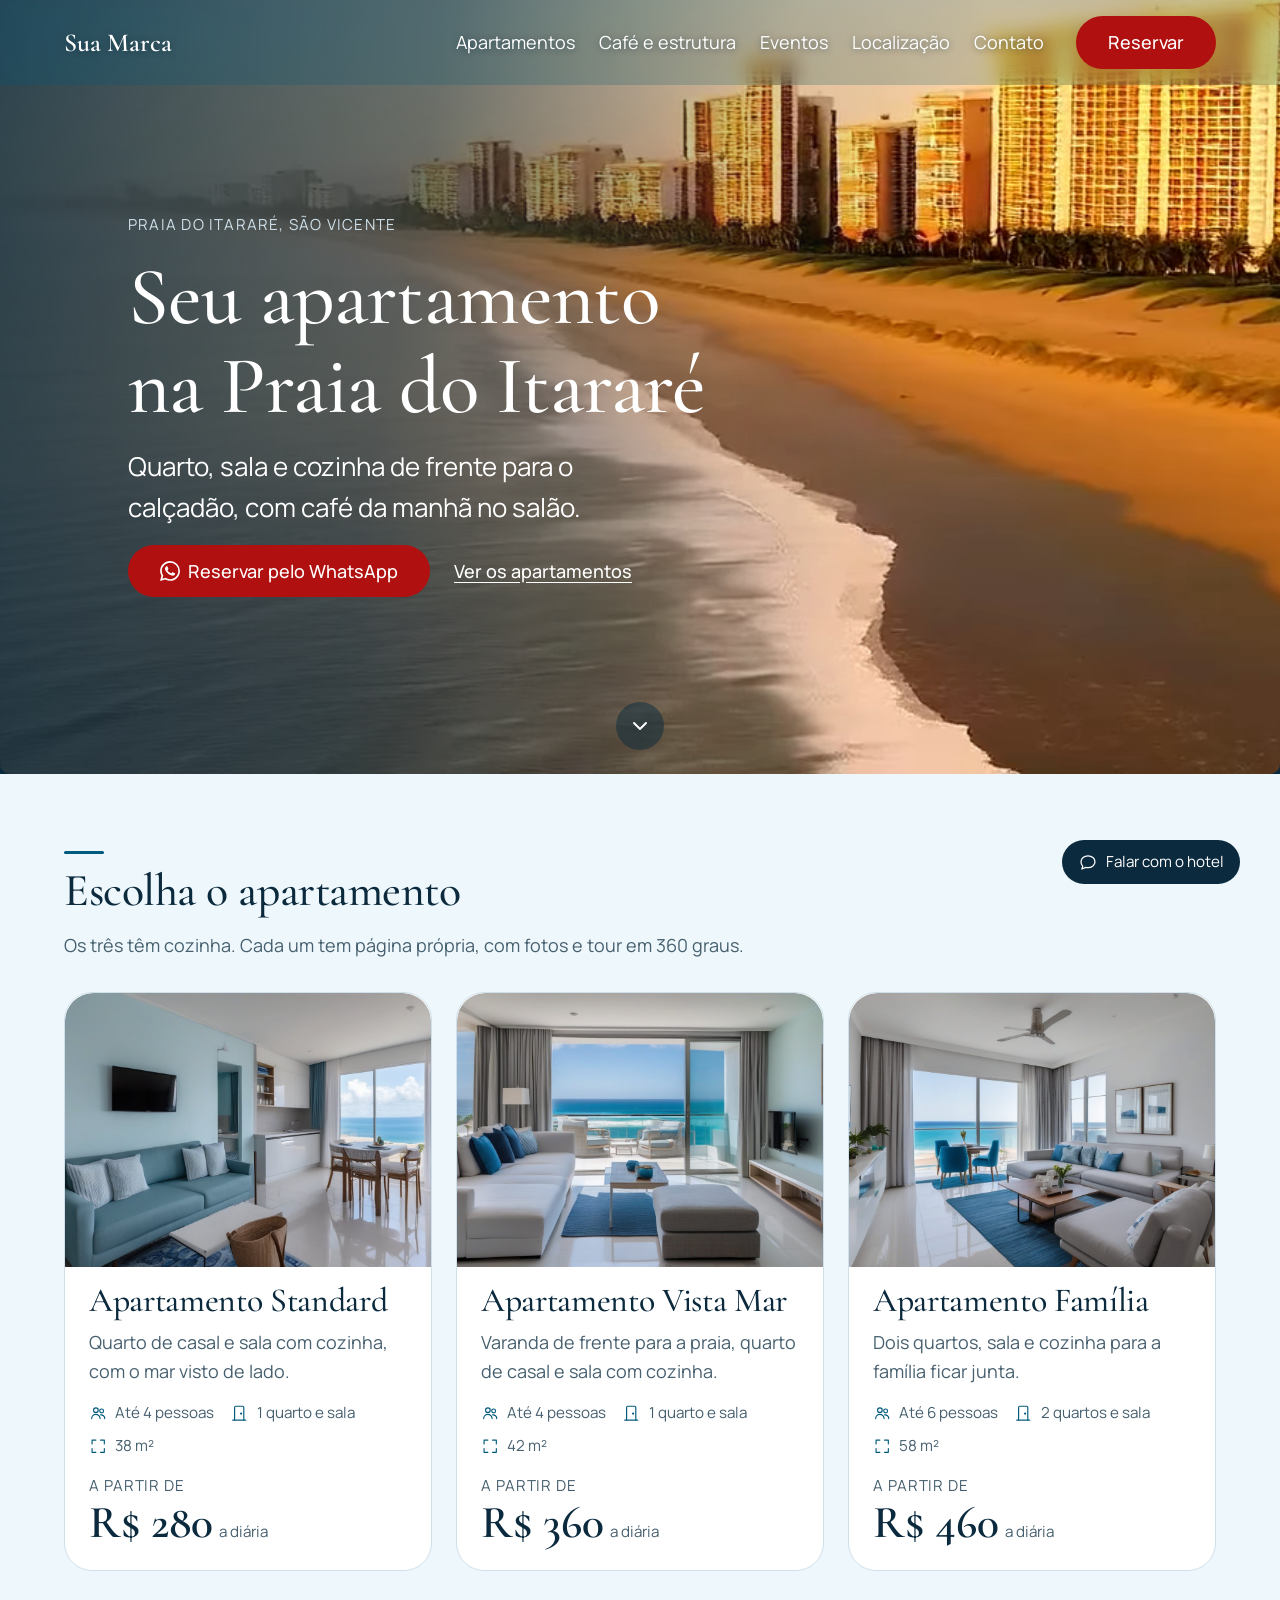
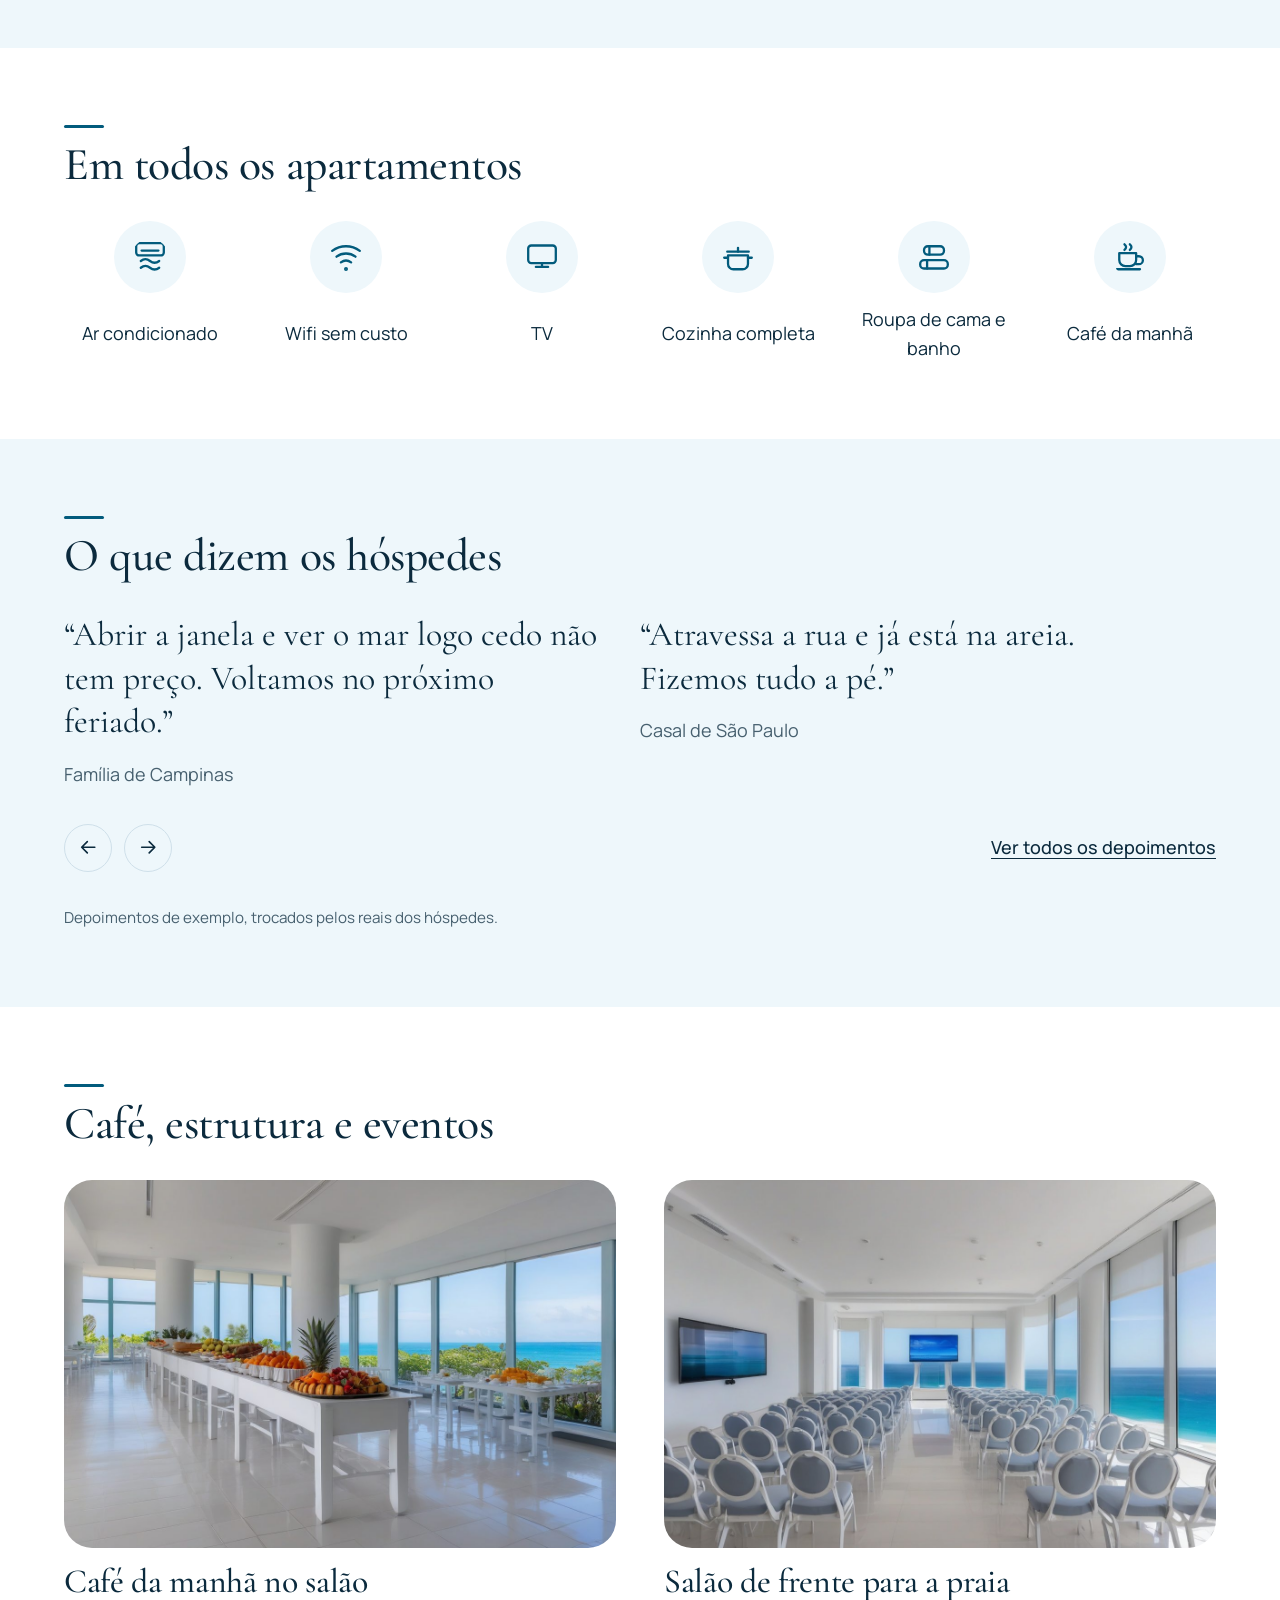
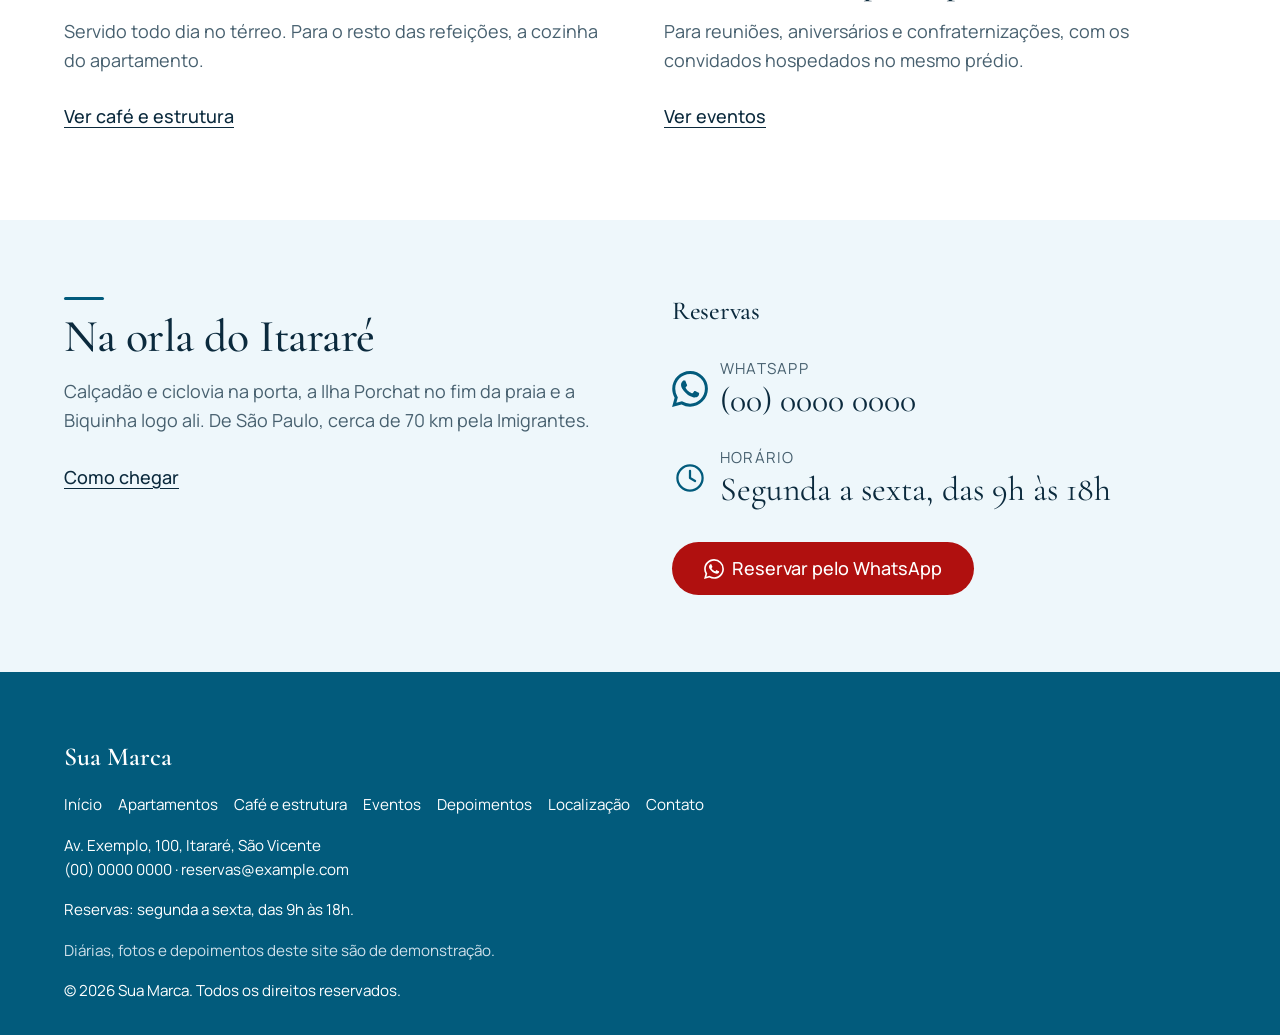
==== commit 328087aa: "Cabecalho transparente sobre o video, ganhando opacidade com a rolagem" ====
--- a/index.html
+++ b/index.html
@@ -20,10 +20,10 @@
 <link rel="stylesheet" href="https://fonts.googleapis.com/css2?family=Cormorant+Garamond:wght@500;600&family=Manrope:wght@400;500&display=swap">
 <link rel="stylesheet" href="css/tokens.css">
 <link rel="stylesheet" href="css/base.css">
-<link rel="stylesheet" href="css/site.css?v=dfb4c306">
+<link rel="stylesheet" href="css/site.css?v=286e509d">
 <script type="application/ld+json">{"@context": "https://schema.org", "@type": "Hotel", "name": "Sua Marca", "description": "Apart hotel na orla da Praia do Itararé, em São Vicente, com apartamentos com cozinha, café da manhã e salão de eventos.", "url": "https://lugusofficial.github.io/hotel-itarare/", "telephone": "+0000000000", "email": "reservas@example.com", "address": {"@type": "PostalAddress", "streetAddress": "Av. Exemplo, 100", "addressLocality": "São Vicente", "addressRegion": "SP", "addressCountry": "BR"}, "checkinTime": "14:00", "checkoutTime": "12:00", "amenityFeature": [{"@type": "LocationFeatureSpecification", "name": "Ar condicionado"}, {"@type": "LocationFeatureSpecification", "name": "Wifi sem custo"}, {"@type": "LocationFeatureSpecification", "name": "TV"}, {"@type": "LocationFeatureSpecification", "name": "Cozinha completa"}, {"@type": "LocationFeatureSpecification", "name": "Roupa de cama e banho"}, {"@type": "LocationFeatureSpecification", "name": "Café da manhã"}]}</script>
 <script src="js/main.js" defer></script>
-<script src="js/app.js?v=b3173591" defer></script>
+<script src="js/app.js?v=e5d9f581" defer></script>
 <script src="js/atendente.js?v=651bd8dc" defer></script>
 
 </head>
--- a/css/site.css
+++ b/css/site.css
@@ -330,8 +330,17 @@
   top: 0;
   z-index: 30;
 }
-/* Sobre o video a faixa continua azul petroleo, so que deixa a cena aparecer por baixo. */
-.site-header[data-sobre="true"] { background: rgba(2, 91, 124, 0.82); }
+/* Sobre o video a faixa vira um veu azul petroleo quase transparente, com o
+   video desfocado por baixo, e fica mais opaca conforme a pagina rola: o
+   js/app.js escreve --opacidade-header de 0.22 (topo) ate 1 (fim da cena).
+   Sem script vale 1, a faixa solida. */
+.site-header[data-sobre="true"] {
+  background: rgba(2, 91, 124, var(--opacidade-header, 1));
+  -webkit-backdrop-filter: blur(10px) saturate(1.2);
+  backdrop-filter: blur(10px) saturate(1.2);
+}
+.site-header[data-sobre="true"] .brand,
+.site-header[data-sobre="true"] .site-nav a:not(.btn) { text-shadow: 0 1px 6px rgba(11, 42, 61, 0.55); }
 .site-header .brand,
 .site-header .site-nav a:not(.btn) { color: var(--tinta); }
 .site-header :focus-visible { outline-color: var(--color-bg); }
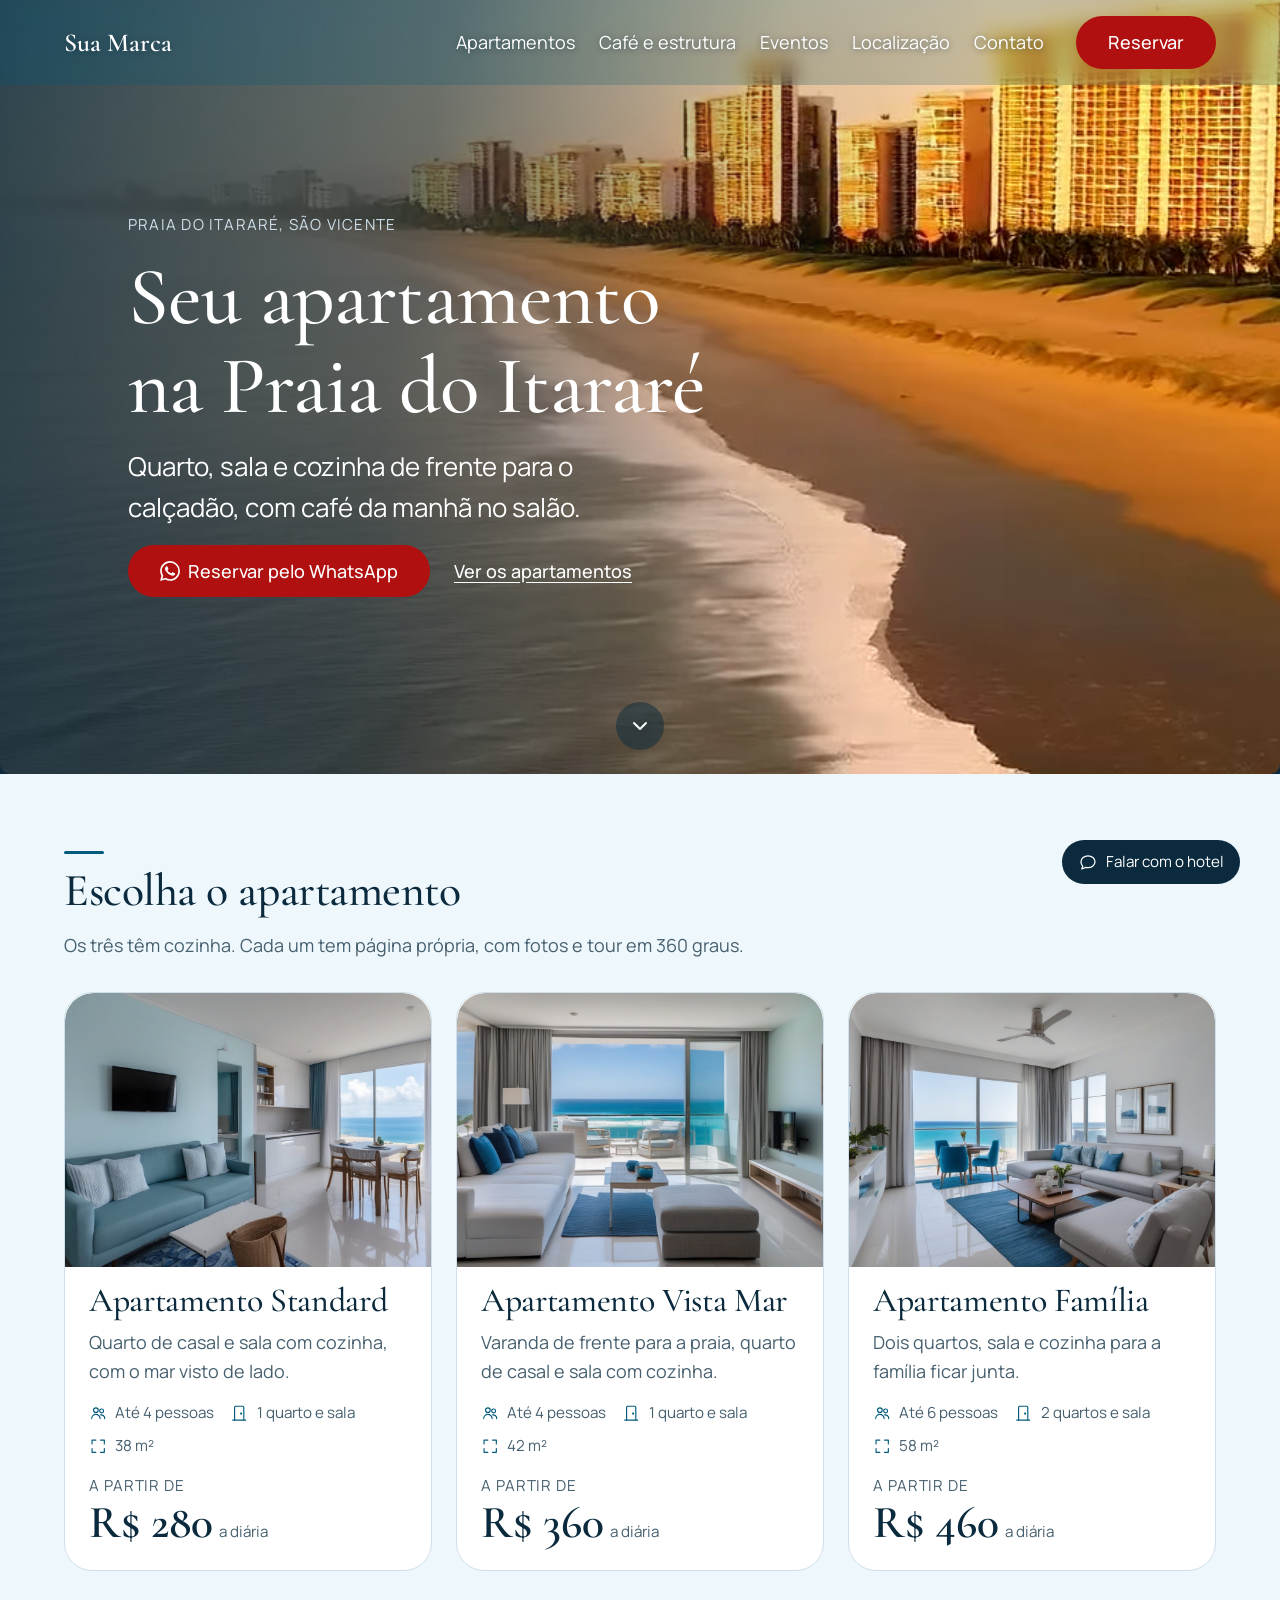
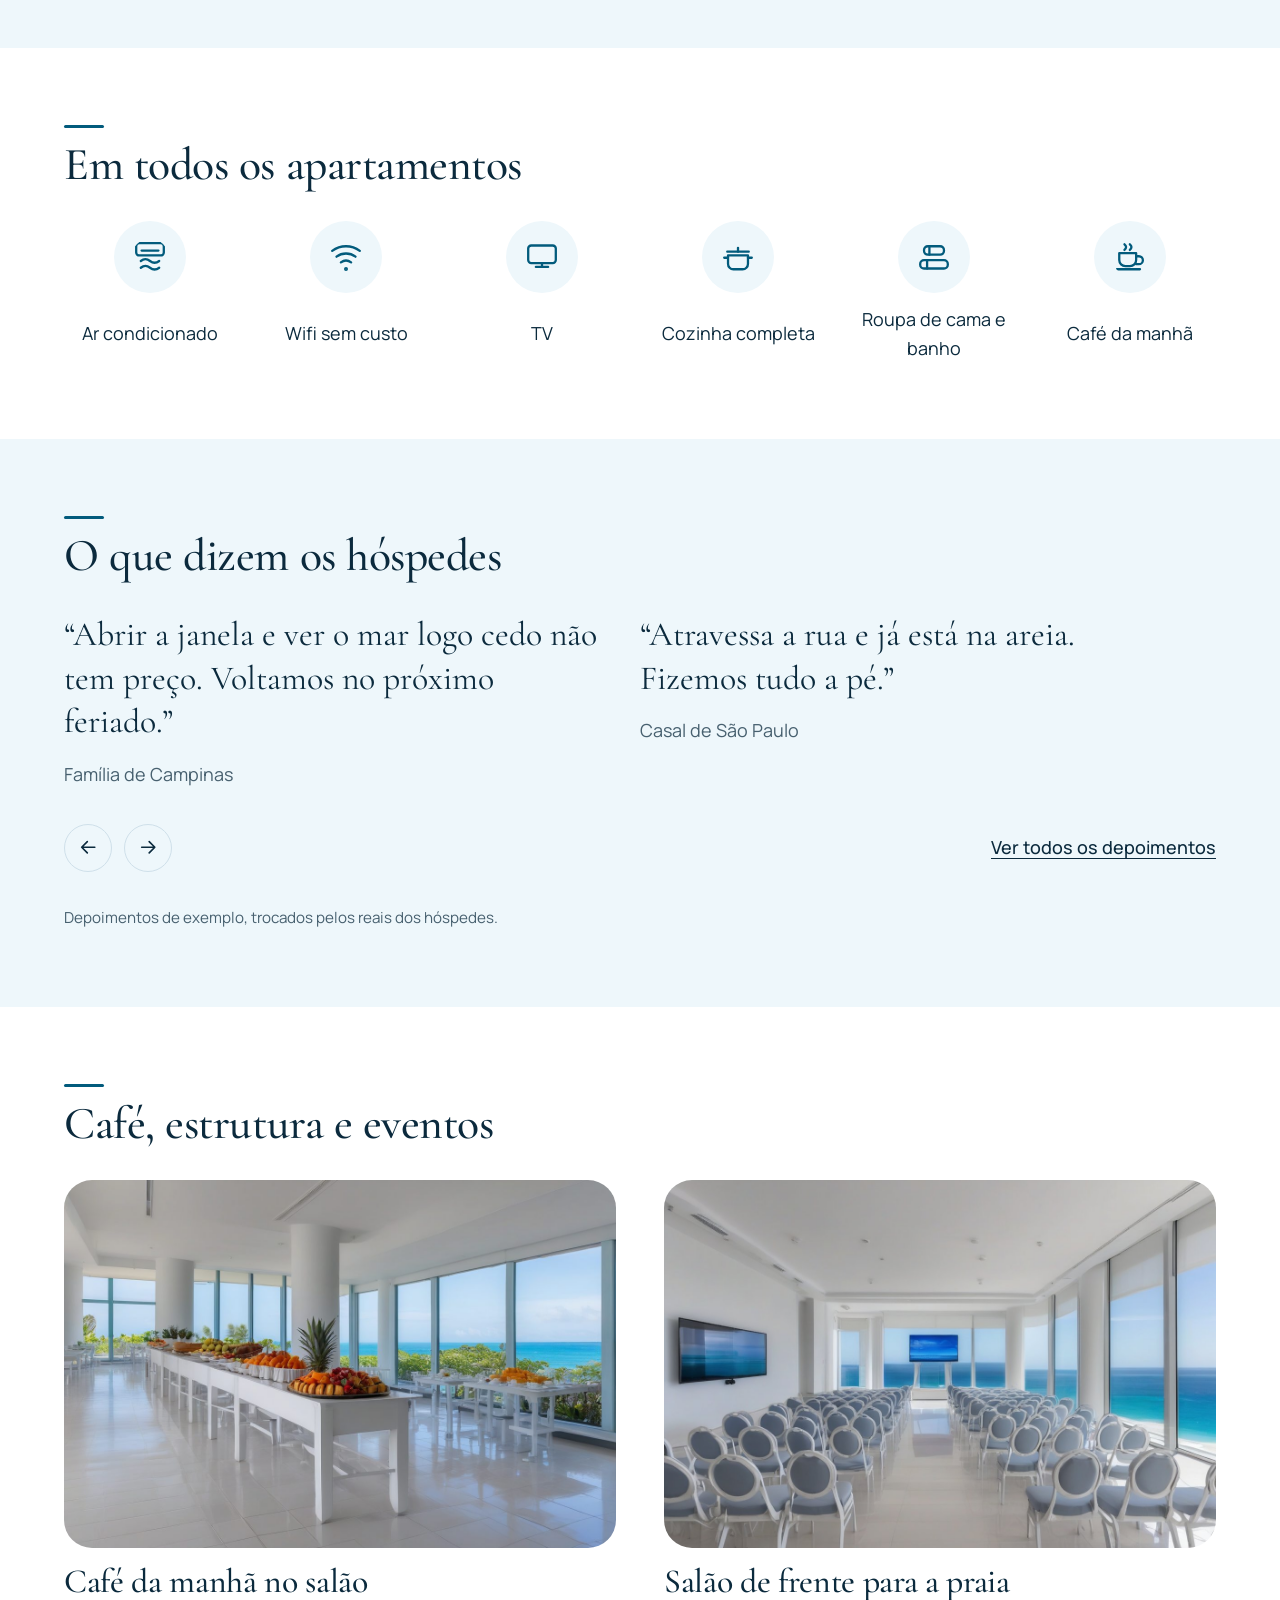
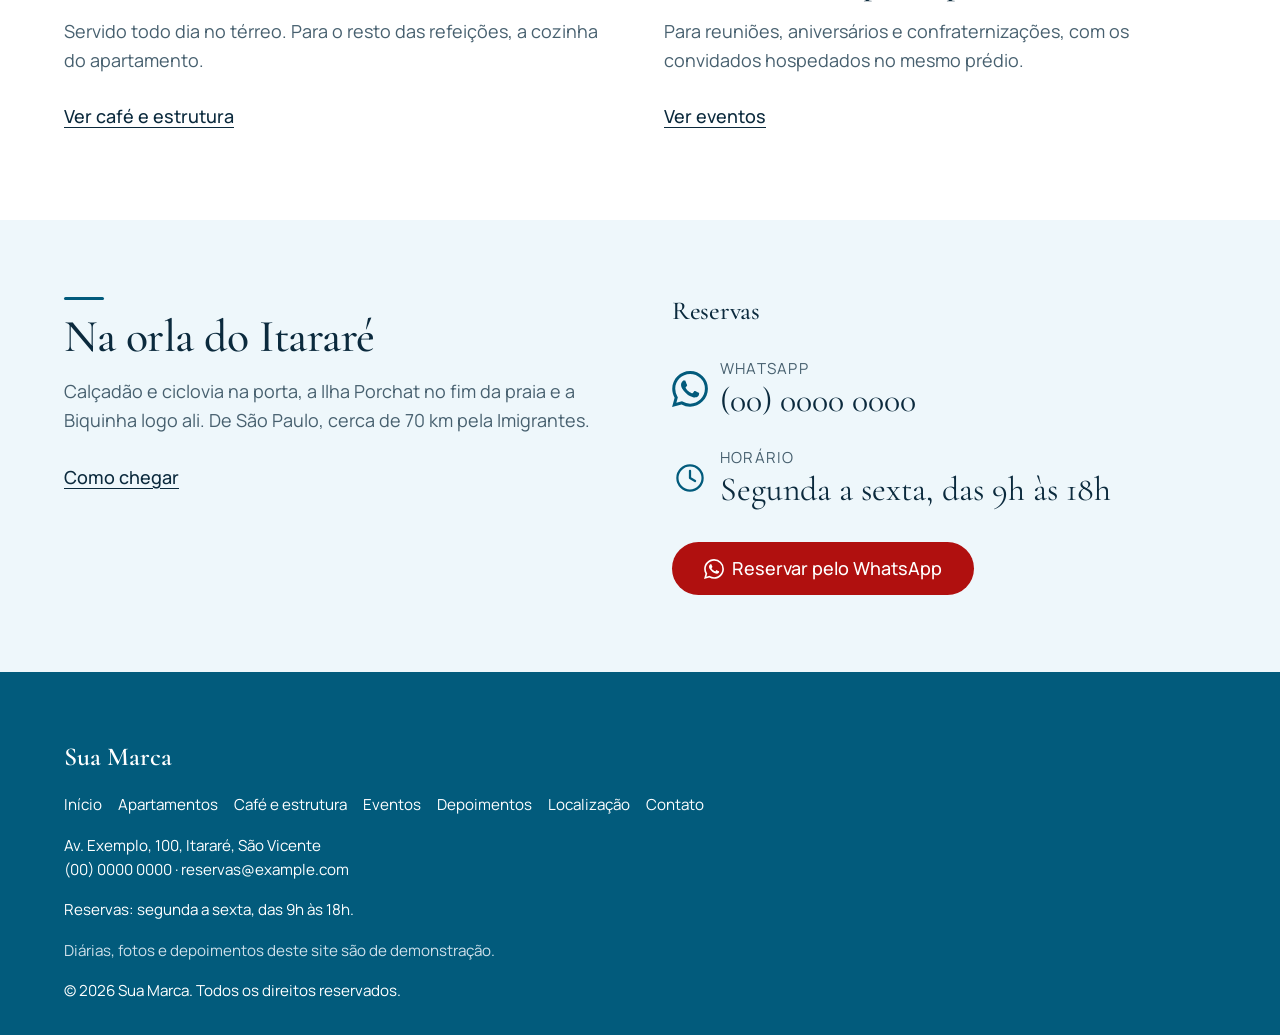
==== commit 3f8c0f3d: "Cabecalho transparente o tempo todo sobre o video" ====
--- a/index.html
+++ b/index.html
@@ -20,10 +20,10 @@
 <link rel="stylesheet" href="https://fonts.googleapis.com/css2?family=Cormorant+Garamond:wght@500;600&family=Manrope:wght@400;500&display=swap">
 <link rel="stylesheet" href="css/tokens.css">
 <link rel="stylesheet" href="css/base.css">
-<link rel="stylesheet" href="css/site.css?v=286e509d">
+<link rel="stylesheet" href="css/site.css?v=0bb8a5e6">
 <script type="application/ld+json">{"@context": "https://schema.org", "@type": "Hotel", "name": "Sua Marca", "description": "Apart hotel na orla da Praia do Itararé, em São Vicente, com apartamentos com cozinha, café da manhã e salão de eventos.", "url": "https://lugusofficial.github.io/hotel-itarare/", "telephone": "+0000000000", "email": "reservas@example.com", "address": {"@type": "PostalAddress", "streetAddress": "Av. Exemplo, 100", "addressLocality": "São Vicente", "addressRegion": "SP", "addressCountry": "BR"}, "checkinTime": "14:00", "checkoutTime": "12:00", "amenityFeature": [{"@type": "LocationFeatureSpecification", "name": "Ar condicionado"}, {"@type": "LocationFeatureSpecification", "name": "Wifi sem custo"}, {"@type": "LocationFeatureSpecification", "name": "TV"}, {"@type": "LocationFeatureSpecification", "name": "Cozinha completa"}, {"@type": "LocationFeatureSpecification", "name": "Roupa de cama e banho"}, {"@type": "LocationFeatureSpecification", "name": "Café da manhã"}]}</script>
 <script src="js/main.js" defer></script>
-<script src="js/app.js?v=e5d9f581" defer></script>
+<script src="js/app.js?v=c469fceb" defer></script>
 <script src="js/atendente.js?v=651bd8dc" defer></script>
 
 </head>
--- a/css/site.css
+++ b/css/site.css
@@ -331,9 +331,10 @@
   z-index: 30;
 }
 /* Sobre o video a faixa vira um veu azul petroleo quase transparente, com o
-   video desfocado por baixo, e fica mais opaca conforme a pagina rola: o
-   js/app.js escreve --opacidade-header de 0.22 (topo) ate 1 (fim da cena).
+   video desfocado por baixo, transparente enquanto houver cena atras dele: o
+   js/app.js escreve --opacidade-header 0.22 sobre a cena e 1 fora dela.
    Sem script vale 1, a faixa solida. */
+.site-header { transition: background-color 250ms ease; }
 .site-header[data-sobre="true"] {
   background: rgba(2, 91, 124, var(--opacidade-header, 1));
   -webkit-backdrop-filter: blur(10px) saturate(1.2);
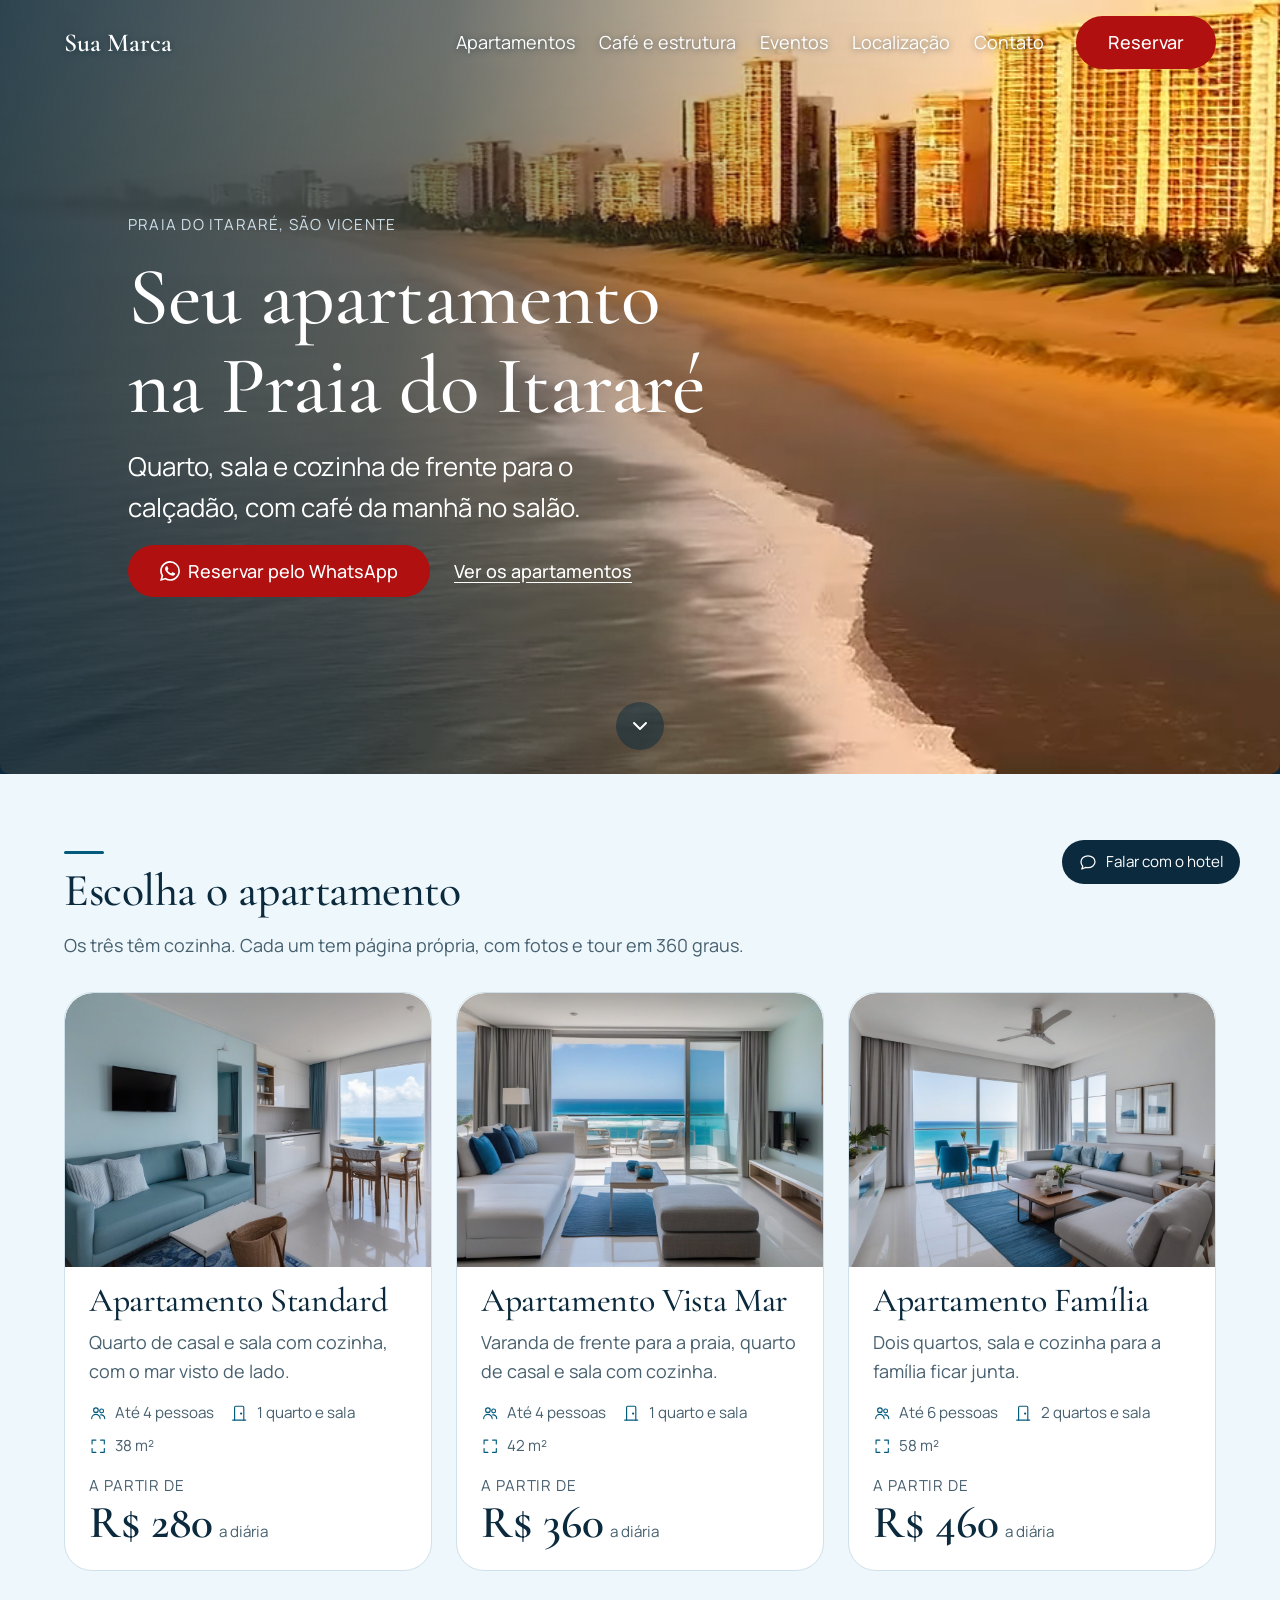
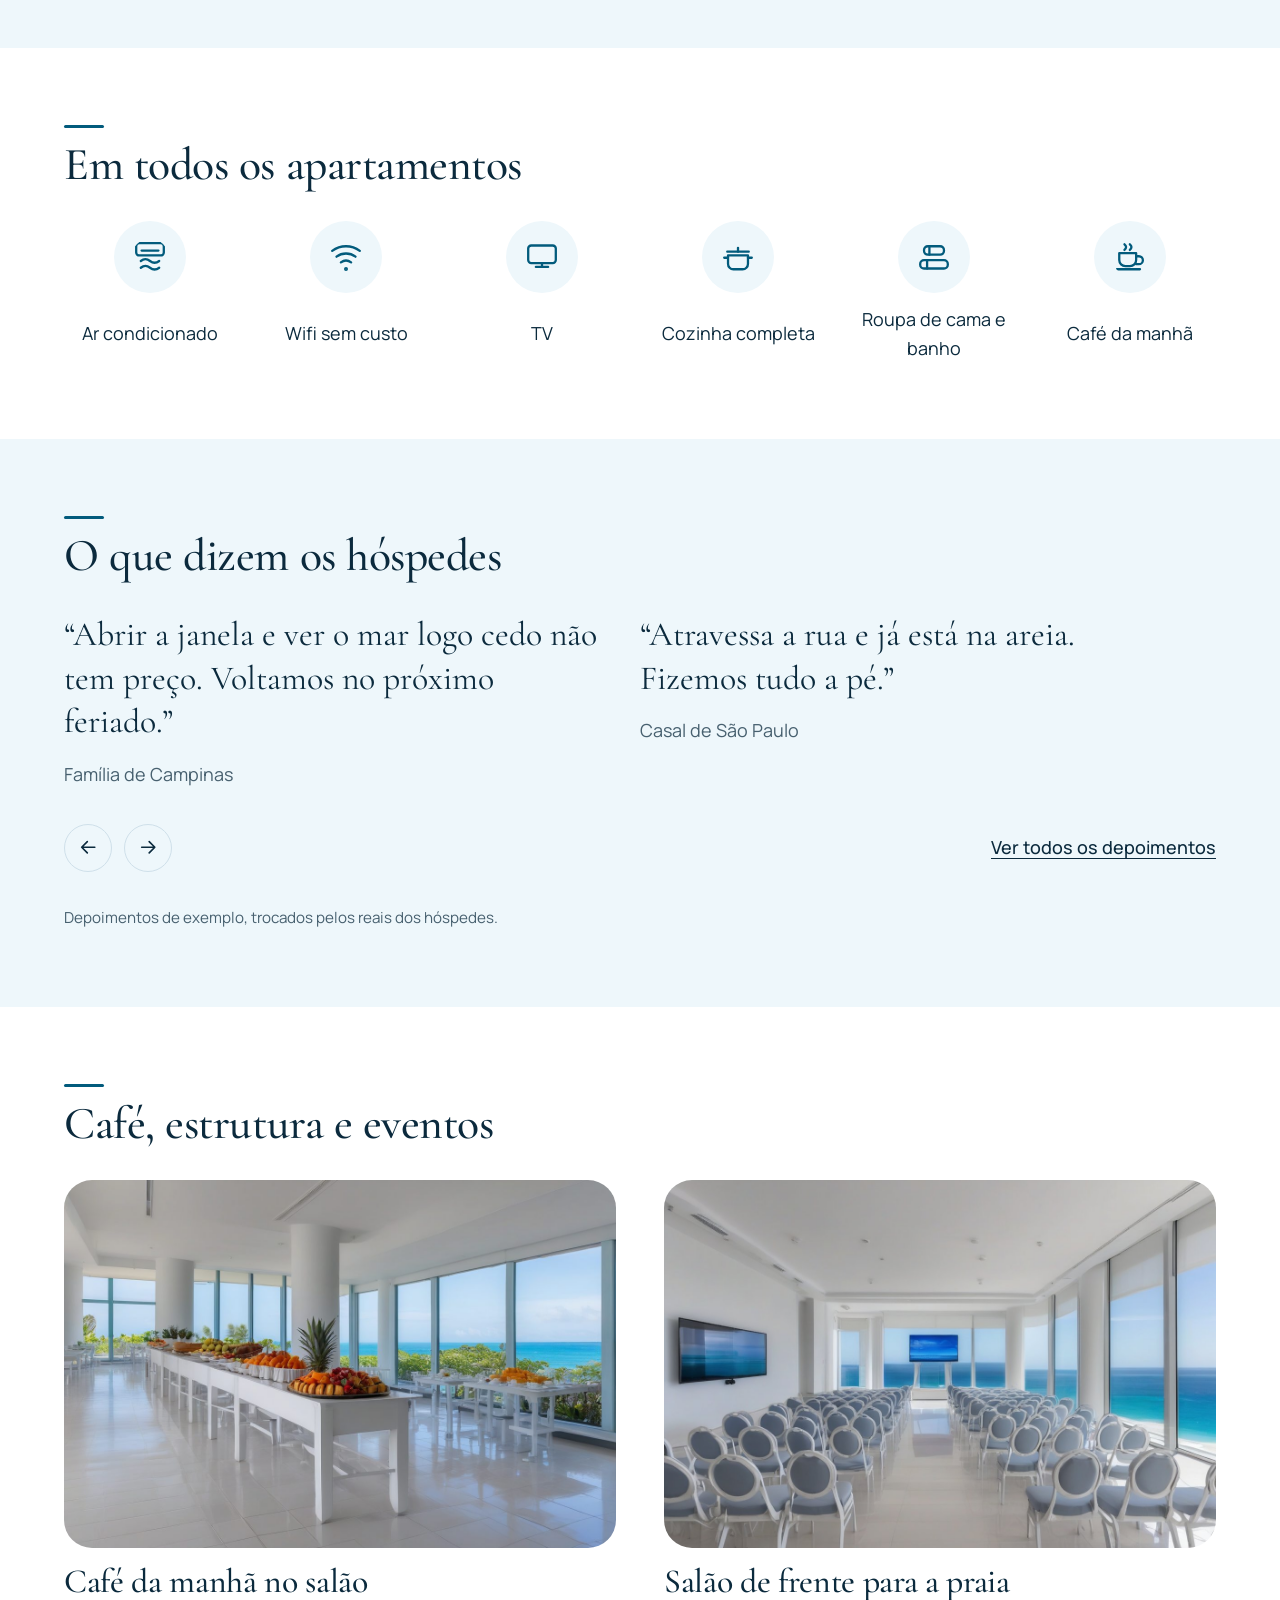
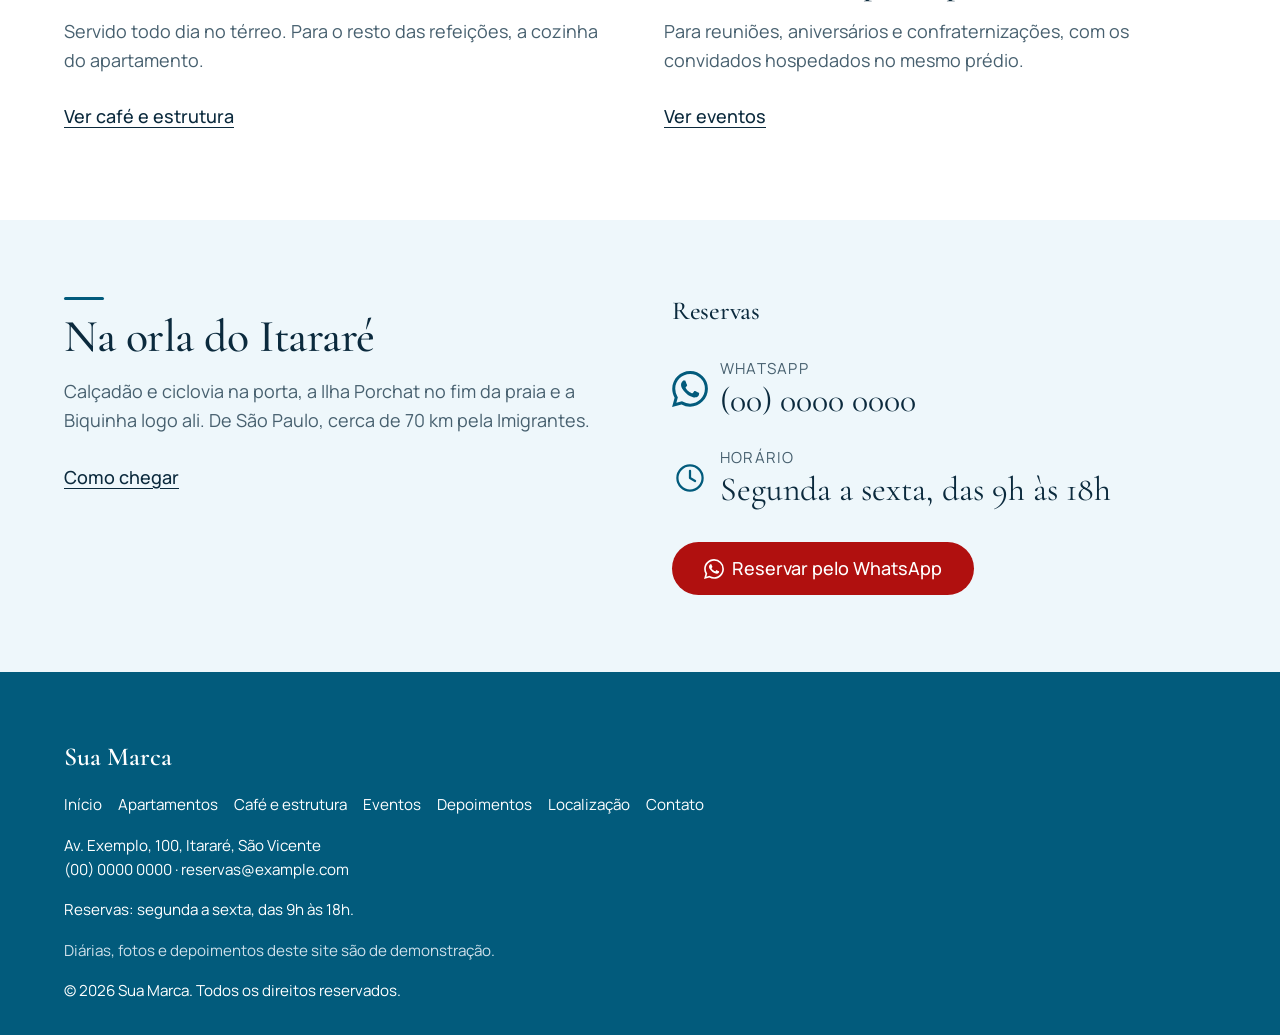
==== commit de3357a0: "Cabecalho sem veu proprio sobre o video" ====
--- a/index.html
+++ b/index.html
@@ -20,10 +20,10 @@
 <link rel="stylesheet" href="https://fonts.googleapis.com/css2?family=Cormorant+Garamond:wght@500;600&family=Manrope:wght@400;500&display=swap">
 <link rel="stylesheet" href="css/tokens.css">
 <link rel="stylesheet" href="css/base.css">
-<link rel="stylesheet" href="css/site.css?v=0bb8a5e6">
+<link rel="stylesheet" href="css/site.css?v=df6f4693">
 <script type="application/ld+json">{"@context": "https://schema.org", "@type": "Hotel", "name": "Sua Marca", "description": "Apart hotel na orla da Praia do Itararé, em São Vicente, com apartamentos com cozinha, café da manhã e salão de eventos.", "url": "https://lugusofficial.github.io/hotel-itarare/", "telephone": "+0000000000", "email": "reservas@example.com", "address": {"@type": "PostalAddress", "streetAddress": "Av. Exemplo, 100", "addressLocality": "São Vicente", "addressRegion": "SP", "addressCountry": "BR"}, "checkinTime": "14:00", "checkoutTime": "12:00", "amenityFeature": [{"@type": "LocationFeatureSpecification", "name": "Ar condicionado"}, {"@type": "LocationFeatureSpecification", "name": "Wifi sem custo"}, {"@type": "LocationFeatureSpecification", "name": "TV"}, {"@type": "LocationFeatureSpecification", "name": "Cozinha completa"}, {"@type": "LocationFeatureSpecification", "name": "Roupa de cama e banho"}, {"@type": "LocationFeatureSpecification", "name": "Café da manhã"}]}</script>
 <script src="js/main.js" defer></script>
-<script src="js/app.js?v=c469fceb" defer></script>
+<script src="js/app.js?v=ae43ae35" defer></script>
 <script src="js/atendente.js?v=651bd8dc" defer></script>
 
 </head>
--- a/css/site.css
+++ b/css/site.css
@@ -330,15 +330,12 @@
   top: 0;
   z-index: 30;
 }
-/* Sobre o video a faixa vira um veu azul petroleo quase transparente, com o
-   video desfocado por baixo, transparente enquanto houver cena atras dele: o
-   js/app.js escreve --opacidade-header 0.22 sobre a cena e 1 fora dela.
+/* Sobre o video o cabecalho fica transparente (o video ja tem veu proprio):
+   o js/app.js escreve --opacidade-header 0 sobre a cena e 1 fora dela.
    Sem script vale 1, a faixa solida. */
 .site-header { transition: background-color 250ms ease; }
 .site-header[data-sobre="true"] {
   background: rgba(2, 91, 124, var(--opacidade-header, 1));
-  -webkit-backdrop-filter: blur(10px) saturate(1.2);
-  backdrop-filter: blur(10px) saturate(1.2);
 }
 .site-header[data-sobre="true"] .brand,
 .site-header[data-sobre="true"] .site-nav a:not(.btn) { text-shadow: 0 1px 6px rgba(11, 42, 61, 0.55); }
